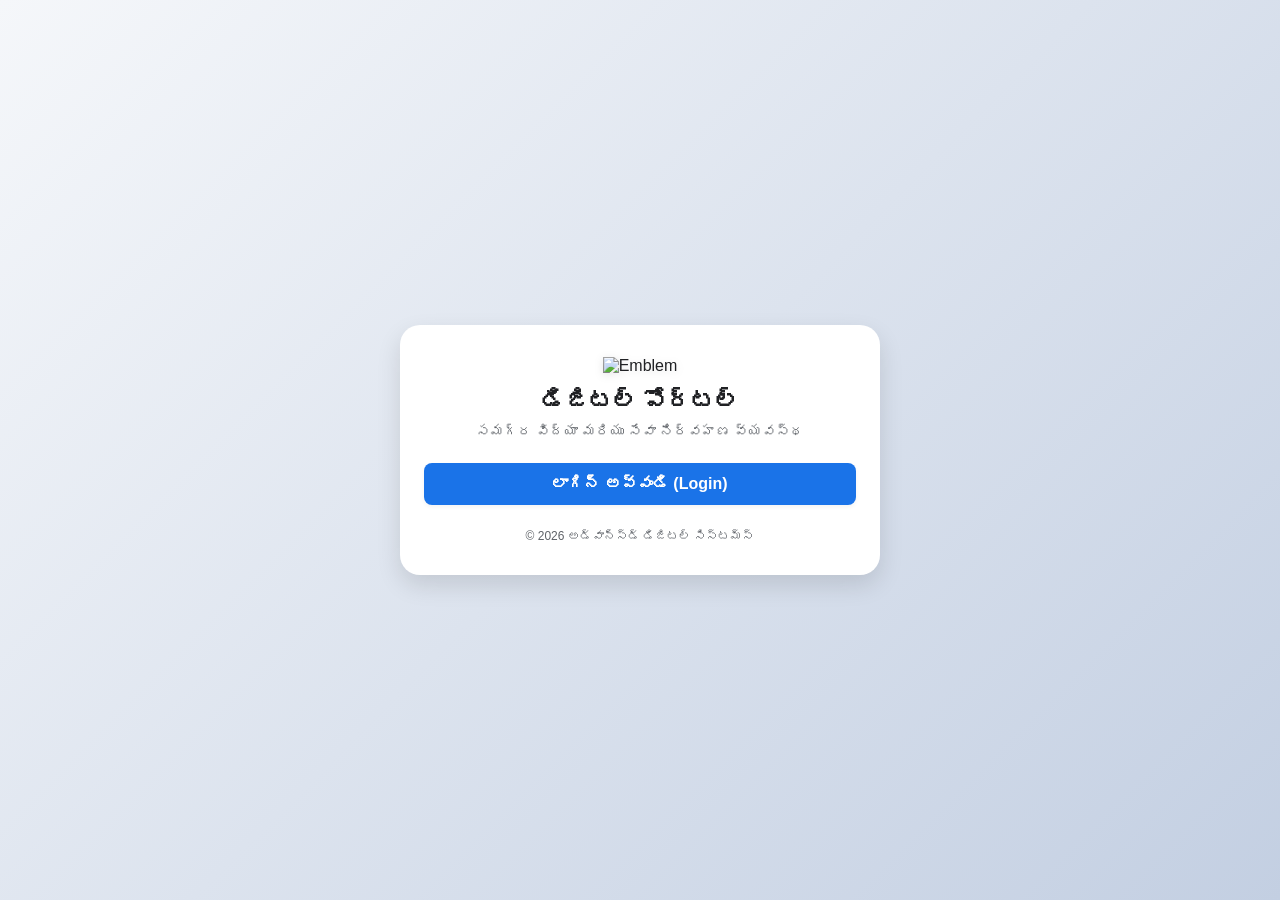
==== index.html @ e419e847 "Rename gemini-code-1792062578172.html to index.html" ====
<!DOCTYPE html>
<html lang="te">
<head>
  <meta charset="UTF-8">
  <meta name="viewport" content="width=device-width, initial-scale=1.0">
  <title>గ్రేడ్-ఏ ప్రీమియం పోర్టల్</title>
  <link rel="stylesheet" href="style.css">
  <link rel="manifest" href="manifest.json">
</head>
<body>

  <div class="app-container">
    <div class="brand-header">
      <!-- ఆస్తుల నుండి ఎంబ్‌లెం లోగో -->
      <img src="assets/emblem.png" alt="Emblem" class="emblem">
      <h1>డిజిటల్ పోర్టల్</h1>
      <p>సమగ్ర విద్యా మరియు సేవా నిర్వహణ వ్యవస్థ</p>
    </div>

    <!-- లాగిన్ లేదా సెటప్ పేజీకి వెళ్లే బటన్ / ఫారమ్ -->
    <div class="form-group">
      <button type="button" class="btn-primary" onclick="window.location.href='pages/login.html'">
        లాగిన్ అవ్వండి (Login)
      </button>
    </div>

    <div class="app-footer">
      <p>&copy; 2026 అడ్వాన్స్‌డ్ డిజిటల్ సిస్టమ్స్</p>
    </div>
  </div>

  <script src="js/app.js"></script>
</body>
</html>
---- style.css ----
/* --- Global Reset & Variables --- */
:root {
  --primary-color: #1a73e8;
  --primary-dark: #1557b0;
  --secondary-color: #34a853;
  --accent-color: #fbbc04;
  --danger-color: #ea4335;
  --bg-gradient: linear-gradient(135deg, #f5f7fa 0%, #c3cfe2 100%);
  --card-bg: #ffffff;
  --text-main: #202124;
  --text-secondary: #5f6368;
  --border-color: #dadce0;
  --shadow-sm: 0 2px 4px rgba(0, 0, 0, 0.05);
  --shadow-md: 0 4px 12px rgba(0, 0, 0, 0.08);
  --shadow-lg: 0 10px 25px rgba(0, 0, 0, 0.12);
  --radius-sm: 8px;
  --radius-md: 12px;
  --radius-lg: 20px;
}

* {
  box-sizing: border-box;
  margin: 0;
  padding: 0;
  font-family: 'Segoe UI', Roboto, Helvetica, Arial, sans-serif;
}

body {
  background: var(--bg-gradient);
  color: var(--text-main);
  min-height: 100vh;
  display: flex;
  flex-direction: column;
  justify-content: center;
  align-items: center;
  padding: 16px;
}

/* --- Premium Container Card --- */
.app-container {
  width: 100%;
  max-width: 480px;
  background: var(--card-bg);
  border-radius: var(--radius-lg);
  box-shadow: var(--shadow-lg);
  padding: 32px 24px;
  text-align: center;
  transition: transform 0.3s ease;
}

/* --- Branding & Logos --- */
.brand-header img.emblem {
  width: 80px;
  height: auto;
  margin-bottom: 12px;
  filter: drop-shadow(0 2px 4px rgba(0,0,0,0.1));
}

.brand-header h1 {
  font-size: 24px;
  font-weight: 700;
  color: var(--text-main);
  margin-bottom: 8px;
}

.brand-header p {
  font-size: 14px;
  color: var(--text-secondary);
  margin-bottom: 24px;
}

/* --- Form Controls & Inputs --- */
.form-group {
  margin-bottom: 20px;
  text-align: left;
}

.form-group label {
  display: block;
  font-size: 13px;
  font-weight: 600;
  color: var(--text-secondary);
  margin-bottom: 6px;
}

.form-control {
  width: 100%;
  padding: 12px 16px;
  font-size: 15px;
  border: 1px solid var(--border-color);
  border-radius: var(--radius-sm);
  outline: none;
  transition: all 0.2s ease;
  background: #f8f9fa;
}

.form-control:focus {
  border-color: var(--primary-color);
  background: #ffffff;
  box-shadow: 0 0 0 3px rgba(26, 115, 232, 0.15);
}

/* --- Buttons --- */
.btn-primary {
  width: 100%;
  padding: 12px 20px;
  font-size: 16px;
  font-weight: 600;
  color: #ffffff;
  background: var(--primary-color);
  border: none;
  border-radius: var(--radius-sm);
  cursor: pointer;
  box-shadow: var(--shadow-sm);
  transition: background 0.2s ease, transform 0.1s ease;
}

.btn-primary:hover {
  background: var(--primary-dark);
}

.btn-primary:active {
  transform: scale(0.98);
}

/* --- Footer / Watermark --- */
.app-footer {
  margin-top: 24px;
  font-size: 12px;
  color: var(--text-secondary);
}
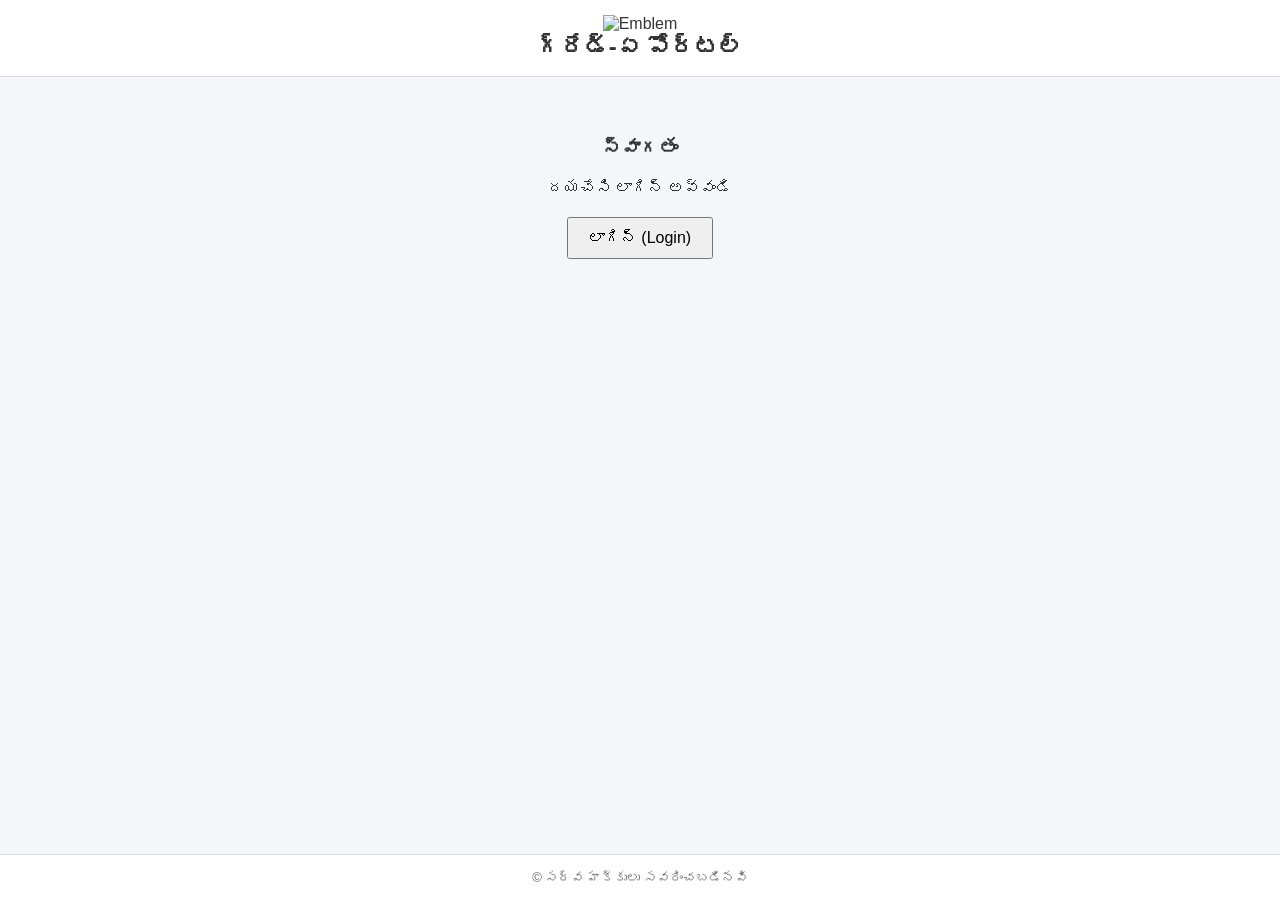
==== commit bd48da9c: "Update index.html" ====
--- a/index.html
+++ b/index.html
@@ -3,31 +3,33 @@
 <head>
   <meta charset="UTF-8">
   <meta name="viewport" content="width=device-width, initial-scale=1.0">
-  <title>గ్రేడ్-ఏ ప్రీమియం పోర్టల్</title>
+  <title>Digital Portal</title>
   <link rel="stylesheet" href="style.css">
   <link rel="manifest" href="manifest.json">
 </head>
 <body>
 
-  <div class="app-container">
-    <div class="brand-header">
-      <!-- ఆస్తుల నుండి ఎంబ్‌లెం లోగో -->
-      <img src="assets/emblem.png" alt="Emblem" class="emblem">
-      <h1>డిజిటల్ పోర్టల్</h1>
-      <p>సమగ్ర విద్యా మరియు సేవా నిర్వహణ వ్యవస్థ</p>
-    </div>
+  <!-- Original Header -->
+  <header class="header">
+    <img src="assets/emblem.png" alt="Emblem" style="height: 50px;">
+    <h2>గ్రేడ్-ఏ పోర్టల్</h2>
+  </header>
 
-    <!-- లాగిన్ లేదా సెటప్ పేజీకి వెళ్లే బటన్ / ఫారమ్ -->
-    <div class="form-group">
-      <button type="button" class="btn-primary" onclick="window.location.href='pages/login.html'">
-        లాగిన్ అవ్వండి (Login)
+  <!-- Main Content -->
+  <main class="container">
+    <div style="text-align: center; margin-top: 40px;">
+      <h3>స్వాగతం</h3>
+      <p style="margin: 20px 0;">దయచేసి లాగిన్ అవ్వండి</p>
+      <button onclick="window.location.href='pages/login.html'" style="padding: 10px 20px; font-size: 16px; cursor: pointer;">
+        లాగిన్ (Login)
       </button>
     </div>
+  </main>
 
-    <div class="app-footer">
-      <p>&copy; 2026 అడ్వాన్స్‌డ్ డిజిటల్ సిస్టమ్స్</p>
-    </div>
-  </div>
+  <!-- Original Footer -->
+  <footer class="footer">
+    <p>&copy; సర్వ హక్కులు సవరించబడినవి</p>
+  </footer>
 
   <script src="js/app.js"></script>
 </body>
--- a/style.css
+++ b/style.css
@@ -1,131 +1,40 @@
-/* --- Global Reset & Variables --- */
-:root {
-  --primary-color: #1a73e8;
-  --primary-dark: #1557b0;
-  --secondary-color: #34a853;
-  --accent-color: #fbbc04;
-  --danger-color: #ea4335;
-  --bg-gradient: linear-gradient(135deg, #f5f7fa 0%, #c3cfe2 100%);
-  --card-bg: #ffffff;
-  --text-main: #202124;
-  --text-secondary: #5f6368;
-  --border-color: #dadce0;
-  --shadow-sm: 0 2px 4px rgba(0, 0, 0, 0.05);
-  --shadow-md: 0 4px 12px rgba(0, 0, 0, 0.08);
-  --shadow-lg: 0 10px 25px rgba(0, 0, 0, 0.12);
-  --radius-sm: 8px;
-  --radius-md: 12px;
-  --radius-lg: 20px;
-}
-
+/* --- Original App Base Styles --- */
 * {
   box-sizing: border-box;
   margin: 0;
   padding: 0;
-  font-family: 'Segoe UI', Roboto, Helvetica, Arial, sans-serif;
+  font-family: Arial, sans-serif;
 }
 
 body {
-  background: var(--bg-gradient);
-  color: var(--text-main);
-  min-height: 100vh;
+  background-color: #f4f6f9;
+  color: #333;
   display: flex;
   flex-direction: column;
-  justify-content: center;
-  align-items: center;
-  padding: 16px;
+  min-height: 100vh;
 }
 
-/* --- Premium Container Card --- */
-.app-container {
+.container {
   width: 100%;
-  max-width: 480px;
-  background: var(--card-bg);
-  border-radius: var(--radius-lg);
-  box-shadow: var(--shadow-lg);
-  padding: 32px 24px;
-  text-align: center;
-  transition: transform 0.3s ease;
+  max-width: 600px;
+  margin: 0 auto;
+  padding: 20px;
 }
 
-/* --- Branding & Logos --- */
-.brand-header img.emblem {
-  width: 80px;
-  height: auto;
-  margin-bottom: 12px;
-  filter: drop-shadow(0 2px 4px rgba(0,0,0,0.1));
+/* --- Original Header & Footer Style --- */
+.header {
+  background-color: #ffffff;
+  padding: 15px;
+  text-align: center;
+  border-bottom: 1px solid #ddd;
 }
 
-.brand-header h1 {
-  font-size: 24px;
-  font-weight: 700;
-  color: var(--text-main);
-  margin-bottom: 8px;
+.footer {
+  margin-top: auto;
+  text-align: center;
+  padding: 15px;
+  background-color: #ffffff;
+  border-top: 1px solid #ddd;
+  font-size: 13px;
+  color: #666;
 }
-
-.brand-header p {
-  font-size: 14px;
-  color: var(--text-secondary);
-  margin-bottom: 24px;
-}
-
-/* --- Form Controls & Inputs --- */
-.form-group {
-  margin-bottom: 20px;
-  text-align: left;
-}
-
-.form-group label {
-  display: block;
-  font-size: 13px;
-  font-weight: 600;
-  color: var(--text-secondary);
-  margin-bottom: 6px;
-}
-
-.form-control {
-  width: 100%;
-  padding: 12px 16px;
-  font-size: 15px;
-  border: 1px solid var(--border-color);
-  border-radius: var(--radius-sm);
-  outline: none;
-  transition: all 0.2s ease;
-  background: #f8f9fa;
-}
-
-.form-control:focus {
-  border-color: var(--primary-color);
-  background: #ffffff;
-  box-shadow: 0 0 0 3px rgba(26, 115, 232, 0.15);
-}
-
-/* --- Buttons --- */
-.btn-primary {
-  width: 100%;
-  padding: 12px 20px;
-  font-size: 16px;
-  font-weight: 600;
-  color: #ffffff;
-  background: var(--primary-color);
-  border: none;
-  border-radius: var(--radius-sm);
-  cursor: pointer;
-  box-shadow: var(--shadow-sm);
-  transition: background 0.2s ease, transform 0.1s ease;
-}
-
-.btn-primary:hover {
-  background: var(--primary-dark);
-}
-
-.btn-primary:active {
-  transform: scale(0.98);
-}
-
-/* --- Footer / Watermark --- */
-.app-footer {
-  margin-top: 24px;
-  font-size: 12px;
-  color: var(--text-secondary);
-}
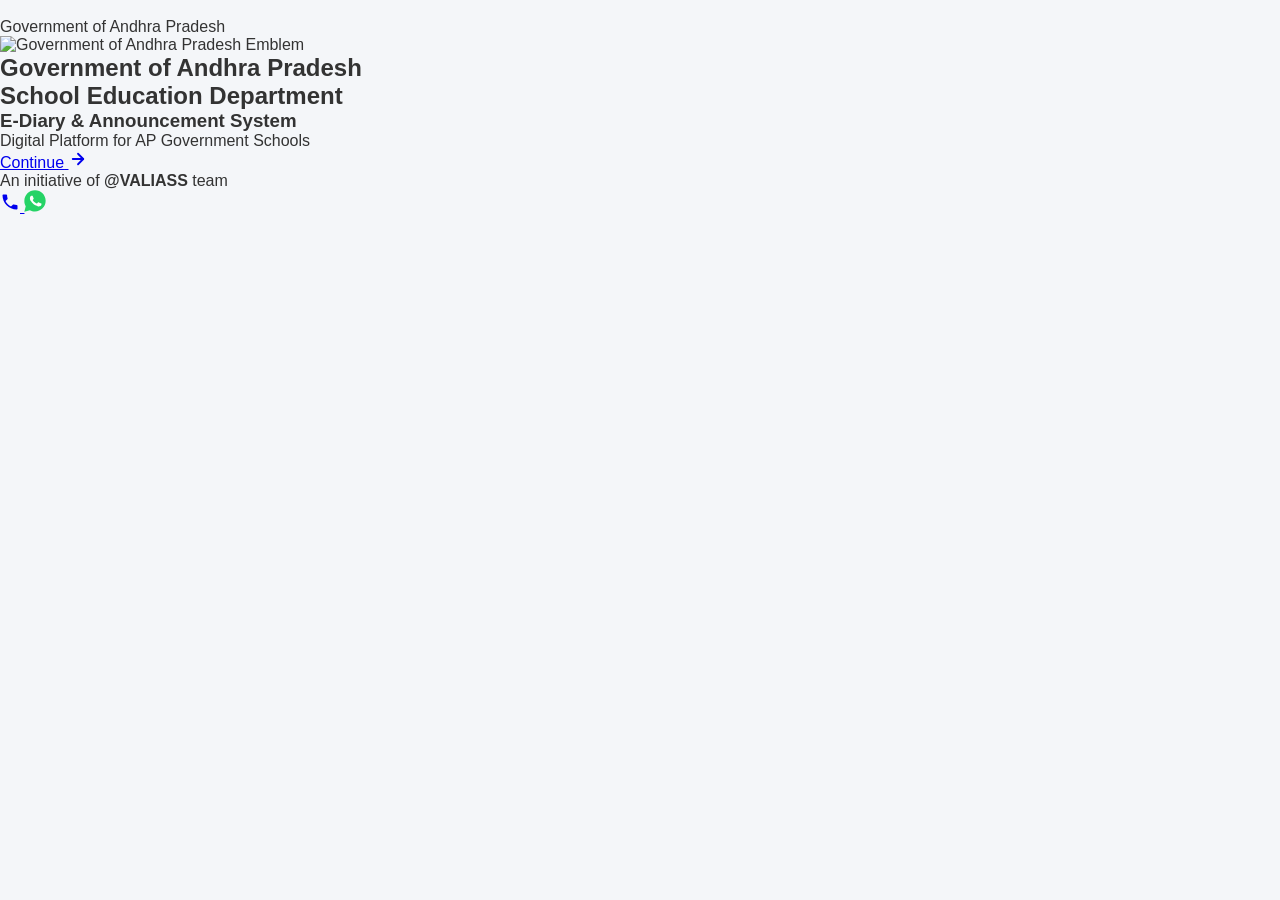
==== commit 3e0b2d9a: "Update index.html" ====
--- a/index.html
+++ b/index.html
@@ -1,36 +1,104 @@
 <!DOCTYPE html>
-<html lang="te">
+<html lang="en">
 <head>
-  <meta charset="UTF-8">
-  <meta name="viewport" content="width=device-width, initial-scale=1.0">
-  <title>Digital Portal</title>
-  <link rel="stylesheet" href="style.css">
-  <link rel="manifest" href="manifest.json">
+  <meta charset="UTF-8" />
+  <meta name="viewport" content="width=device-width, initial-scale=1.0, viewport-fit=cover" />
+  <meta name="theme-color" content="#0E7B3E" />
+  <meta name="description" content="Government of Andhra Pradesh — School Education Department" />
+  <title>AP Schools · E-Diary &amp; Announcement System</title>
+
+  <link rel="manifest" href="./manifest.json" />
+  <link rel="icon" type="image/png" href="./assets/favicon.png" />
+  <link rel="apple-touch-icon" href="./assets/icons/icon-192.png" />
+
+  <link rel="preconnect" href="https://fonts.googleapis.com" />
+  <link rel="preconnect" href="https://fonts.gstatic.com" crossorigin />
+  <link
+    href="https://fonts.googleapis.com/css2?family=Inter:wght@400;500;600;700;800&family=Playfair+Display:wght@600;700;800;900&display=swap"
+    rel="stylesheet"
+  />
+
+  <link rel="stylesheet" href="./style.css" />
 </head>
+
 <body>
 
-  <!-- Original Header -->
-  <header class="header">
-    <img src="assets/emblem.png" alt="Emblem" style="height: 50px;">
-    <h2>గ్రేడ్-ఏ పోర్టల్</h2>
-  </header>
+  <!-- Background -->
+  <div class="background" aria-hidden="true">
+    <div class="bg-glow bg-glow-green"></div>
+    <div class="bg-glow bg-glow-gold"></div>
+    <div class="bg-grid"></div>
+    <img src="./assets/emblem.png" class="bg-watermark" alt="" />
+  </div>
 
-  <!-- Main Content -->
-  <main class="container">
-    <div style="text-align: center; margin-top: 40px;">
-      <h3>స్వాగతం</h3>
-      <p style="margin: 20px 0;">దయచేసి లాగిన్ అవ్వండి</p>
-      <button onclick="window.location.href='pages/login.html'" style="padding: 10px 20px; font-size: 16px; cursor: pointer;">
-        లాగిన్ (Login)
-      </button>
-    </div>
-  </main>
+  <!-- App -->
+  <div class="app">
 
-  <!-- Original Footer -->
-  <footer class="footer">
-    <p>&copy; సర్వ హక్కులు సవరించబడినవి</p>
-  </footer>
+    <section class="screen screen-splash">
 
-  <script src="js/app.js"></script>
+      <div class="splash-topbar">
+        <span class="splash-topbar-dot"></span>
+        <span>Government of Andhra Pradesh</span>
+      </div>
+
+      <div class="splash-body">
+
+        <div class="splash-emblem-wrap">
+          <div class="splash-emblem-ring"></div>
+          <img
+            src="./assets/emblem.png"
+            alt="Government of Andhra Pradesh Emblem"
+            class="splash-emblem"
+          />
+        </div>
+
+        <h1 class="splash-title-govt">
+          Government of Andhra Pradesh
+        </h1>
+
+        <div class="splash-title-rule"></div>
+
+        <h2 class="splash-title-dept">
+          School Education Department
+        </h2>
+
+        <div class="splash-app-block">
+          <h3 class="splash-app-title">E-Diary &amp; Announcement System</h3>
+          <p class="splash-app-sub">Digital Platform for AP Government Schools</p>
+        </div>
+
+        <a href="./pages/setup.html" class="btn btn-primary btn-xl">
+          <span>Continue</span>
+          <svg viewBox="0 0 24 24" width="18" height="18" fill="none" stroke="currentColor" stroke-width="2.4" stroke-linecap="round" stroke-linejoin="round" aria-hidden="true">
+            <line x1="5" y1="12" x2="19" y2="12"/>
+            <polyline points="12 5 19 12 12 19"/>
+          </svg>
+        </a>
+
+      </div>
+
+      <footer class="app-footer">
+        <div class="footer-initiative">
+          An initiative of <strong>@VALIASS</strong> team
+        </div>
+        <div class="footer-contacts">
+          <a href="tel:+918985361991" class="footer-contact-btn footer-phone" aria-label="Call Valiass">
+            <svg viewBox="0 0 24 24" width="20" height="20" fill="currentColor" aria-hidden="true">
+              <path d="M6.6 10.8c1.4 2.8 3.8 5.1 6.6 6.6l2.2-2.2c.3-.3.7-.4 1-.2 1.1.4 2.3.6 3.6.6.6 0 1 .4 1 1V20c0 .6-.4 1-1 1C10.6 21 3 13.4 3 4c0-.6.4-1 1-1h3.5c.6 0 1 .4 1 1 0 1.2.2 2.4.6 3.6.1.4 0 .8-.2 1l-2.3 2.2z"/>
+            </svg>
+          </a>
+          <a href="https://wa.me/918985361991" class="footer-contact-btn footer-wa" target="_blank" rel="noopener" aria-label="WhatsApp Valiass">
+            <svg viewBox="0 0 32 32" width="22" height="22" aria-hidden="true">
+              <path fill="#25D366" d="M16 .5C7.4.5.5 7.4.5 16c0 2.8.7 5.4 2 7.7L.5 31.5l8-2.1c2.2 1.2 4.8 1.9 7.5 1.9 8.6 0 15.5-6.9 15.5-15.5S24.6.5 16 .5z"/>
+              <path fill="#FFF" d="M23.9 19.2c-.4-.2-2.5-1.2-2.8-1.4-.4-.1-.6-.2-.9.2-.3.4-1 1.3-1.2 1.5-.2.2-.4.3-.8.1-.4-.2-1.7-.6-3.2-2-1.2-1-1.9-2.3-2.2-2.7-.2-.4 0-.6.2-.8.2-.2.4-.4.6-.7.2-.2.3-.4.4-.7.1-.3 0-.5 0-.7 0-.2-.9-2.2-1.2-3-.3-.8-.6-.7-.9-.7h-.8c-.3 0-.7.1-1.1.5-.4.4-1.4 1.4-1.4 3.4s1.5 3.9 1.7 4.2c.2.3 2.9 4.5 7.1 6.3 1 .4 1.8.7 2.4.9 1 .3 1.9.3 2.6.2.8-.1 2.5-1 2.8-2 .3-1 .3-1.9.2-2-.1-.2-.4-.3-.8-.5z"/>
+            </svg>
+          </a>
+        </div>
+      </footer>
+
+    </section>
+
+  </div>
+
 </body>
 </html>
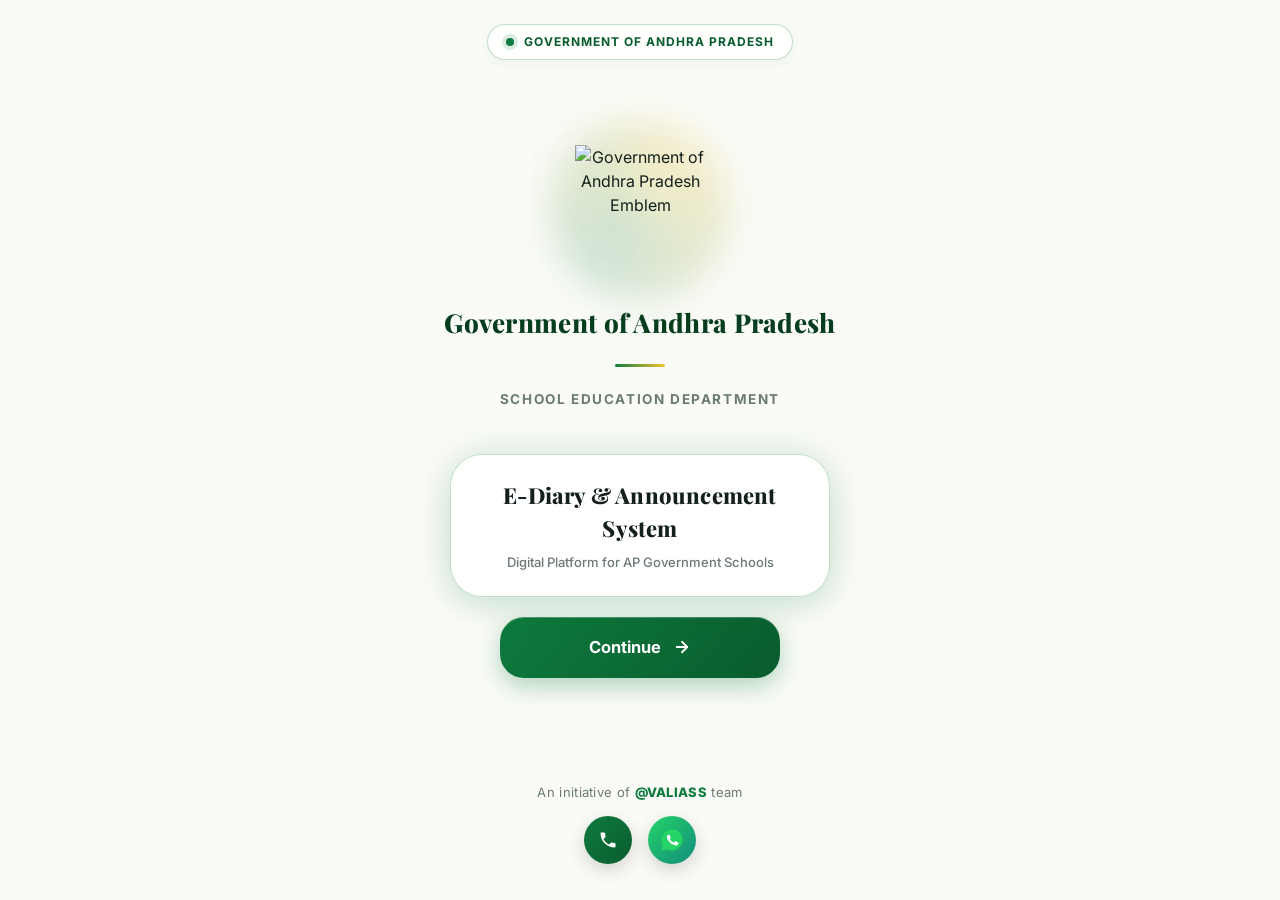
==== commit 744580e3: "Update index.html" ====
--- a/index.html
+++ b/index.html
@@ -23,7 +23,7 @@
 
 <body>
 
-  <!-- Background -->
+  <!-- Background Layers -->
   <div class="background" aria-hidden="true">
     <div class="bg-glow bg-glow-green"></div>
     <div class="bg-glow bg-glow-gold"></div>
@@ -31,7 +31,7 @@
     <img src="./assets/emblem.png" class="bg-watermark" alt="" />
   </div>
 
-  <!-- App -->
+  <!-- App Container -->
   <div class="app">
 
     <section class="screen screen-splash">
--- a/style.css
+++ b/style.css
@@ -1,40 +1,349 @@
-/* --- Original App Base Styles --- */
-* {
+/* ══════════════════════════════════════════════════════════════
+   AP SCHOOLS — ULTRA PREMIUM DESIGN SYSTEM (Original Palette Enhanced)
+══════════════════════════════════════════════ */
+:root {
+  --primary:         #0E7B3E;
+  --primary-dark:    #095C2D;
+  --primary-darker:  #063D1E;
+  --primary-light:   #E6F4EC;
+  --primary-soft:    #F2FAF5;
+
+  --accent:          #F4C430;
+  --accent-dark:     #D4A017;
+  --accent-light:    #FFF8E1;
+
+  --highlight:       #C41E3A;
+  --bg:              #FAFBF7;
+  --surface:         rgba(255, 255, 255, 0.85);
+  --surface-solid:   #FFFFFF;
+  --text:            #14201A;
+  --text-soft:       #3A4A42;
+  --text-muted:      #6B7A72;
+  --text-faint:      #9AACA2;
+  --border:          rgba(14,123,62,0.12);
+  --border-strong:   rgba(14,123,62,0.25);
+
+  --r-sm:  10px;
+  --r-md:  16px;
+  --r-lg:  24px;
+  --r-xl:  32px;
+  --r-full: 999px;
+
+  --shadow-sm:  0 4px 12px rgba(14,123,62,0.06);
+  --shadow-md:  0 12px 32px rgba(14,123,62,0.10);
+  --shadow-lg:  0 24px 60px rgba(14,123,62,0.16);
+  --shadow-glow: 0 0 40px rgba(14,123,62,0.15);
+  --ease: cubic-bezier(0.16, 1, 0.3, 1);
+}
+
+*, *::before, *::after {
   box-sizing: border-box;
   margin: 0;
   padding: 0;
-  font-family: Arial, sans-serif;
-}
-
-body {
-  background-color: #f4f6f9;
-  color: #333;
+}
+
+html, body {
+  height: 100%;
+  font-family: 'Inter', system-ui, -apple-system, sans-serif;
+  font-size: 16px;
+  line-height: 1.5;
+  color: var(--text);
+  background: var(--bg);
+  overflow-x: hidden;
+}
+
+/* ── BACKGROUND LAYERS ── */
+.background {
+  position: fixed;
+  inset: 0;
+  z-index: -1;
+  overflow: hidden;
+  background: var(--bg);
+  pointer-events: none;
+}
+
+.bg-glow {
+  position: absolute;
+  width: 70vmax;
+  height: 70vmax;
+  border-radius: 50%;
+  filter: blur(100px);
+  will-change: transform;
+}
+
+.bg-glow-green {
+  top: -20vmax;
+  left: -20vmax;
+  background: radial-gradient(circle, var(--primary) 0%, transparent 70%);
+  opacity: 0.28;
+}
+
+.bg-glow-gold {
+  bottom: -20vmax;
+  right: -20vmax;
+  background: radial-gradient(circle, var(--accent) 0%, transparent 70%);
+  opacity: 0.20;
+}
+
+.bg-grid {
+  position: absolute;
+  inset: 0;
+  background-image:
+    linear-gradient(rgba(14,123,62,0.03) 1px, transparent 1px),
+    linear-gradient(90deg, rgba(14,123,62,0.03) 1px, transparent 1px);
+  background-size: 48px 48px;
+  mask-image: radial-gradient(ellipse at center, #000 40%, transparent 85%);
+}
+
+.bg-watermark {
+  position: absolute;
+  top: 50%;
+  left: 50%;
+  transform: translate(-50%, -50%);
+  width: 70vmin;
+  opacity: 0.03;
+  user-select: none;
+  pointer-events: none;
+}
+
+/* ── APP STRUCTURE ── */
+.app {
+  position: relative;
+  min-height: 100vh;
+  display: flex;
+  flex-direction: column;
+}
+
+.screen {
+  flex: 1;
   display: flex;
   flex-direction: column;
   min-height: 100vh;
-}
-
-.container {
+  animation: screenReveal 0.4s var(--ease);
+}
+
+@keyframes screenReveal {
+  from { opacity: 0; transform: translateY(10px) scale(0.99); }
+  to   { opacity: 1; transform: translateY(0) scale(1); }
+}
+
+.screen-splash {
+  justify-content: space-between;
+  padding: 24px 20px 16px;
+}
+
+/* ── TOPBAR ── */
+.splash-topbar {
+  display: inline-flex;
+  align-items: center;
+  gap: 10px;
+  align-self: center;
+  padding: 8px 18px;
+  font-size: 12px;
+  font-weight: 700;
+  letter-spacing: 1px;
+  text-transform: uppercase;
+  color: var(--primary-dark);
+  background: var(--surface);
+  border: 1px solid var(--border-strong);
+  border-radius: var(--r-full);
+  backdrop-filter: blur(16px);
+  -webkit-backdrop-filter: blur(16px);
+  box-shadow: var(--shadow-sm);
+}
+
+.splash-topbar-dot {
+  width: 8px;
+  height: 8px;
+  border-radius: 50%;
+  background: var(--primary);
+  box-shadow: 0 0 0 4px rgba(14,123,62,0.15);
+}
+
+/* ── SPLASH BODY ── */
+.splash-body {
+  flex: 1;
+  display: flex;
+  flex-direction: column;
+  align-items: center;
+  justify-content: center;
+  text-align: center;
+  gap: 20px;
+  padding: 20px;
+  max-width: 500px;
+  margin: 0 auto;
   width: 100%;
-  max-width: 600px;
-  margin: 0 auto;
-  padding: 20px;
-}
-
-/* --- Original Header & Footer Style --- */
-.header {
-  background-color: #ffffff;
-  padding: 15px;
+}
+
+.splash-emblem-wrap {
+  position: relative;
+  display: flex;
+  align-items: center;
+  justify-content: center;
+  margin-bottom: 8px;
+}
+
+.splash-emblem-ring {
+  position: absolute;
+  width: 180px;
+  height: 180px;
+  border-radius: 50%;
+  background: conic-gradient(from 220deg, rgba(14,123,62,0.18), rgba(244,196,48,0.22), rgba(14,123,62,0.18));
+  filter: blur(18px);
+  animation: ringPulse 5s ease-in-out infinite;
+}
+
+@keyframes ringPulse {
+  0%, 100% { transform: scale(1); opacity: 0.8; }
+  50%      { transform: scale(1.08); opacity: 1; }
+}
+
+.splash-emblem {
+  position: relative;
+  width: 130px;
+  height: 130px;
+  object-fit: contain;
+  filter: drop-shadow(0 12px 28px rgba(14,123,62,0.22));
+  z-index: 1;
+}
+
+.splash-title-govt {
+  font-family: 'Playfair Display', serif;
+  font-size: clamp(22px, 5.5vw, 26px);
+  font-weight: 800;
+  color: var(--primary-darker);
+  letter-spacing: 0.3px;
+}
+
+.splash-title-rule {
+  width: 50px;
+  height: 3.5px;
+  border-radius: var(--r-full);
+  background: linear-gradient(90deg, var(--primary) 0%, var(--accent) 100%);
+  margin: 2px 0;
+}
+
+.splash-title-dept {
+  font-size: 13.5px;
+  font-weight: 700;
+  letter-spacing: 1.6px;
+  text-transform: uppercase;
+  color: var(--text-muted);
+}
+
+/* ── GLASS CARD BLOCK ── */
+.splash-app-block {
+  margin-top: 24px;
+  padding: 24px 22px;
+  background: var(--surface);
+  border: 1px solid var(--border-strong);
+  border-radius: var(--r-xl);
+  backdrop-filter: blur(20px);
+  -webkit-backdrop-filter: blur(20px);
+  box-shadow: var(--shadow-md), var(--shadow-glow);
+  max-width: 380px;
+  width: 100%;
+  transition: transform 0.3s var(--ease);
+}
+
+.splash-app-block:hover {
+  transform: translateY(-3px);
+}
+
+.splash-app-title {
+  font-family: 'Playfair Display', serif;
+  font-size: 22px;
+  font-weight: 800;
+  color: var(--text);
+  letter-spacing: 0.2px;
+}
+
+.splash-app-sub {
+  margin-top: 8px;
+  font-size: 13px;
+  font-weight: 500;
+  color: var(--text-muted);
+}
+
+/* ── PREMIUM BUTTONS ── */
+.btn {
+  display: inline-flex;
+  align-items: center;
+  justify-content: center;
+  gap: 12px;
+  padding: 16px 26px;
+  font-size: 15.5px;
+  font-weight: 700;
+  border-radius: var(--r-md);
+  cursor: pointer;
+  text-decoration: none;
+  transition: transform 0.2s var(--ease), box-shadow 0.3s var(--ease), background 0.3s var(--ease);
+  user-select: none;
+}
+
+.btn:active {
+  transform: scale(0.97);
+}
+
+.btn-primary {
+  background: linear-gradient(135deg, var(--primary) 0%, var(--primary-dark) 100%);
+  color: #FFFFFF;
+  box-shadow: 0 8px 24px rgba(14,123,62,0.32), inset 0 1px 0 rgba(255,255,255,0.25);
+}
+
+.btn-primary:hover {
+  box-shadow: 0 12px 32px rgba(14,123,62,0.42), inset 0 1px 0 rgba(255,255,255,0.3);
+  transform: translateY(-2px);
+}
+
+.btn-xl {
+  padding: 18px 36px;
+  font-size: 16.5px;
+  min-width: 280px;
+  border-radius: var(--r-lg);
+}
+
+/* ── FOOTER ── */
+.app-footer {
+  padding: 20px 16px;
   text-align: center;
-  border-bottom: 1px solid #ddd;
-}
-
-.footer {
-  margin-top: auto;
-  text-align: center;
-  padding: 15px;
-  background-color: #ffffff;
-  border-top: 1px solid #ddd;
+}
+
+.footer-initiative {
   font-size: 13px;
-  color: #666;
-}
+  color: var(--text-muted);
+  margin-bottom: 14px;
+  letter-spacing: 0.3px;
+}
+
+.footer-initiative strong {
+  color: var(--primary);
+  font-weight: 800;
+}
+
+.footer-contacts {
+  display: flex;
+  justify-content: center;
+  align-items: center;
+  gap: 16px;
+}
+
+.footer-contact-btn {
+  display: inline-flex;
+  align-items: center;
+  justify-content: center;
+  width: 48px;
+  height: 48px;
+  border-radius: 50%;
+  color: #FFFFFF;
+  box-shadow: 0 6px 18px rgba(0,0,0,0.16);
+  transition: transform 0.25s var(--ease), box-shadow 0.25s var(--ease);
+}
+
+.footer-contact-btn:hover {
+  transform: translateY(-3px) scale(1.06);
+  box-shadow: 0 10px 24px rgba(0,0,0,0.22);
+}
+
+.footer-phone { background: linear-gradient(135deg, var(--primary) 0%, var(--primary-dark) 100%); }
+.footer-wa    { background: linear-gradient(135deg, #25D366 0%, #128C7E 100%); }
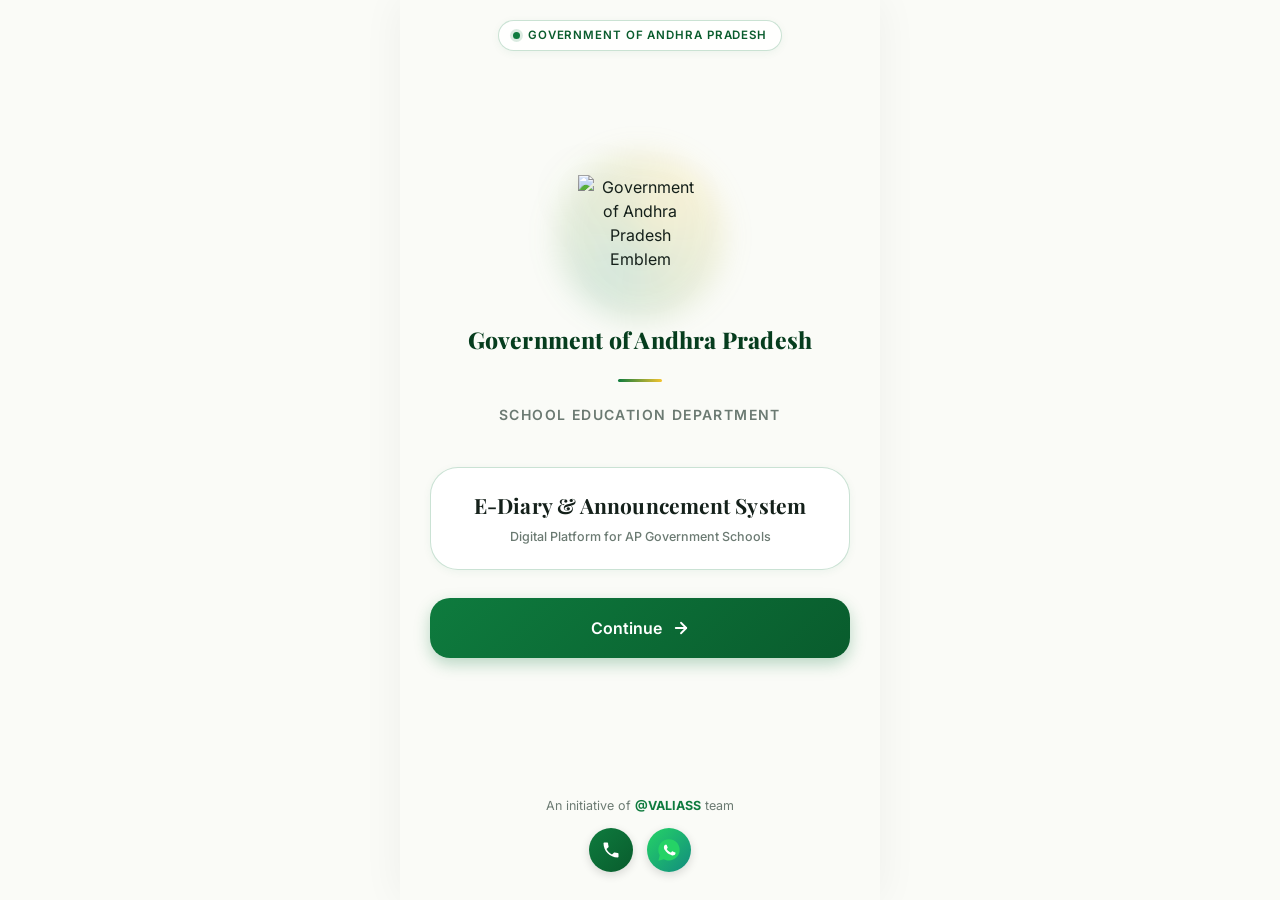
==== commit 12616dee: "Update index.html" ====
--- a/index.html
+++ b/index.html
@@ -23,7 +23,7 @@
 
 <body>
 
-  <!-- Background Layers -->
+  <!-- Background -->
   <div class="background" aria-hidden="true">
     <div class="bg-glow bg-glow-green"></div>
     <div class="bg-glow bg-glow-gold"></div>
@@ -31,7 +31,7 @@
     <img src="./assets/emblem.png" class="bg-watermark" alt="" />
   </div>
 
-  <!-- App Container -->
+  <!-- App -->
   <div class="app">
 
     <section class="screen screen-splash">
--- a/style.css
+++ b/style.css
@@ -1,5 +1,5 @@
 /* ══════════════════════════════════════════════════════════════
-   AP SCHOOLS — ULTRA PREMIUM DESIGN SYSTEM (Original Palette Enhanced)
+   AP SCHOOLS — PREMIUM DESIGN SYSTEM (Original Presentation)
 ══════════════════════════════════════════════ */
 :root {
   --primary:         #0E7B3E;
@@ -14,26 +14,25 @@
 
   --highlight:       #C41E3A;
   --bg:              #FAFBF7;
-  --surface:         rgba(255, 255, 255, 0.85);
-  --surface-solid:   #FFFFFF;
+  --surface:         #FFFFFF;
+  --surface-2:       #F7FBF8;
   --text:            #14201A;
   --text-soft:       #3A4A42;
   --text-muted:      #6B7A72;
   --text-faint:      #9AACA2;
   --border:          rgba(14,123,62,0.12);
-  --border-strong:   rgba(14,123,62,0.25);
-
-  --r-sm:  10px;
-  --r-md:  16px;
-  --r-lg:  24px;
-  --r-xl:  32px;
+  --border-strong:   rgba(14,123,62,0.22);
+
+  --r-sm:  8px;
+  --r-md:  12px;
+  --r-lg:  20px;
+  --r-xl:  28px;
   --r-full: 999px;
 
-  --shadow-sm:  0 4px 12px rgba(14,123,62,0.06);
-  --shadow-md:  0 12px 32px rgba(14,123,62,0.10);
-  --shadow-lg:  0 24px 60px rgba(14,123,62,0.16);
-  --shadow-glow: 0 0 40px rgba(14,123,62,0.15);
-  --ease: cubic-bezier(0.16, 1, 0.3, 1);
+  --shadow-sm:  0 2px 8px rgba(14,123,62,0.06);
+  --shadow-md:  0 8px 24px rgba(14,123,62,0.10);
+  --shadow-lg:  0 20px 48px rgba(14,123,62,0.14);
+  --ease: cubic-bezier(0.22, 1, 0.36, 1);
 }
 
 *, *::before, *::after {
@@ -49,10 +48,9 @@
   line-height: 1.5;
   color: var(--text);
   background: var(--bg);
-  overflow-x: hidden;
-}
-
-/* ── BACKGROUND LAYERS ── */
+}
+
+/* Background Layers & Watermark */
 .background {
   position: fixed;
   inset: 0;
@@ -67,32 +65,30 @@
   width: 70vmax;
   height: 70vmax;
   border-radius: 50%;
-  filter: blur(100px);
-  will-change: transform;
+  filter: blur(90px);
 }
 
 .bg-glow-green {
-  top: -20vmax;
-  left: -20vmax;
-  background: radial-gradient(circle, var(--primary) 0%, transparent 70%);
-  opacity: 0.28;
+  top: -25vmax;
+  left: -25vmax;
+  background: radial-gradient(circle, var(--primary) 0%, transparent 65%);
+  opacity: 0.32;
 }
 
 .bg-glow-gold {
-  bottom: -20vmax;
-  right: -20vmax;
-  background: radial-gradient(circle, var(--accent) 0%, transparent 70%);
-  opacity: 0.20;
+  bottom: -25vmax;
+  right: -25vmax;
+  background: radial-gradient(circle, var(--accent) 0%, transparent 65%);
+  opacity: 0.22;
 }
 
 .bg-grid {
   position: absolute;
   inset: 0;
   background-image:
-    linear-gradient(rgba(14,123,62,0.03) 1px, transparent 1px),
-    linear-gradient(90deg, rgba(14,123,62,0.03) 1px, transparent 1px);
-  background-size: 48px 48px;
-  mask-image: radial-gradient(ellipse at center, #000 40%, transparent 85%);
+    linear-gradient(rgba(14,123,62,0.022) 1px, transparent 1px),
+    linear-gradient(90deg, rgba(14,123,62,0.022) 1px, transparent 1px);
+  background-size: 44px 44px;
 }
 
 .bg-watermark {
@@ -100,18 +96,23 @@
   top: 50%;
   left: 50%;
   transform: translate(-50%, -50%);
-  width: 70vmin;
-  opacity: 0.03;
+  width: 65vmin;
+  opacity: 0.035;
   user-select: none;
   pointer-events: none;
 }
 
-/* ── APP STRUCTURE ── */
+/* App Presentation Wrapper (Mobile App View Focus) */
 .app {
   position: relative;
   min-height: 100vh;
+  min-height: 100dvh;
   display: flex;
   flex-direction: column;
+  max-width: 480px;
+  margin: 0 auto;
+  background: var(--bg);
+  box-shadow: 0 0 40px rgba(0,0,0,0.05);
 }
 
 .screen {
@@ -119,48 +120,41 @@
   display: flex;
   flex-direction: column;
   min-height: 100vh;
-  animation: screenReveal 0.4s var(--ease);
-}
-
-@keyframes screenReveal {
-  from { opacity: 0; transform: translateY(10px) scale(0.99); }
-  to   { opacity: 1; transform: translateY(0) scale(1); }
+  min-height: 100dvh;
 }
 
 .screen-splash {
   justify-content: space-between;
-  padding: 24px 20px 16px;
-}
-
-/* ── TOPBAR ── */
+  padding: 20px 20px 12px;
+}
+
+/* Topbar */
 .splash-topbar {
   display: inline-flex;
   align-items: center;
-  gap: 10px;
+  gap: 8px;
   align-self: center;
-  padding: 8px 18px;
-  font-size: 12px;
-  font-weight: 700;
-  letter-spacing: 1px;
+  padding: 6px 14px;
+  font-size: 11.5px;
+  font-weight: 600;
+  letter-spacing: 0.9px;
   text-transform: uppercase;
   color: var(--primary-dark);
-  background: var(--surface);
+  background: rgba(255,255,255,0.85);
   border: 1px solid var(--border-strong);
   border-radius: var(--r-full);
-  backdrop-filter: blur(16px);
-  -webkit-backdrop-filter: blur(16px);
   box-shadow: var(--shadow-sm);
 }
 
 .splash-topbar-dot {
-  width: 8px;
-  height: 8px;
+  width: 7px;
+  height: 7px;
   border-radius: 50%;
   background: var(--primary);
-  box-shadow: 0 0 0 4px rgba(14,123,62,0.15);
-}
-
-/* ── SPLASH BODY ── */
+  box-shadow: 0 0 0 3px rgba(14,123,62,0.15);
+}
+
+/* Splash Body */
 .splash-body {
   flex: 1;
   display: flex;
@@ -168,10 +162,8 @@
   align-items: center;
   justify-content: center;
   text-align: center;
-  gap: 20px;
-  padding: 20px;
-  max-width: 500px;
-  margin: 0 auto;
+  gap: 18px;
+  padding: 24px 10px;
   width: 100%;
 }
 
@@ -180,169 +172,143 @@
   display: flex;
   align-items: center;
   justify-content: center;
-  margin-bottom: 8px;
+  margin-bottom: 6px;
 }
 
 .splash-emblem-ring {
   position: absolute;
-  width: 180px;
-  height: 180px;
+  width: 168px;
+  height: 168px;
   border-radius: 50%;
-  background: conic-gradient(from 220deg, rgba(14,123,62,0.18), rgba(244,196,48,0.22), rgba(14,123,62,0.18));
-  filter: blur(18px);
-  animation: ringPulse 5s ease-in-out infinite;
-}
-
-@keyframes ringPulse {
-  0%, 100% { transform: scale(1); opacity: 0.8; }
-  50%      { transform: scale(1.08); opacity: 1; }
+  background: conic-gradient(from 220deg, rgba(14,123,62,0.14), rgba(244,196,48,0.16), rgba(14,123,62,0.14));
+  filter: blur(14px);
 }
 
 .splash-emblem {
   position: relative;
-  width: 130px;
-  height: 130px;
+  width: 124px;
+  height: 124px;
   object-fit: contain;
-  filter: drop-shadow(0 12px 28px rgba(14,123,62,0.22));
+  filter: drop-shadow(0 10px 26px rgba(14,123,62,0.18));
   z-index: 1;
 }
 
 .splash-title-govt {
   font-family: 'Playfair Display', serif;
-  font-size: clamp(22px, 5.5vw, 26px);
+  font-size: 23px;
   font-weight: 800;
   color: var(--primary-darker);
-  letter-spacing: 0.3px;
+  letter-spacing: 0.2px;
 }
 
 .splash-title-rule {
-  width: 50px;
-  height: 3.5px;
-  border-radius: var(--r-full);
+  width: 44px;
+  height: 3px;
+  border-radius: 2px;
   background: linear-gradient(90deg, var(--primary) 0%, var(--accent) 100%);
-  margin: 2px 0;
+  margin: 4px 0;
 }
 
 .splash-title-dept {
-  font-size: 13.5px;
-  font-weight: 700;
-  letter-spacing: 1.6px;
+  font-size: 14px;
+  font-weight: 600;
+  letter-spacing: 1.4px;
   text-transform: uppercase;
   color: var(--text-muted);
 }
 
-/* ── GLASS CARD BLOCK ── */
+/* App Info Card Block */
 .splash-app-block {
   margin-top: 24px;
-  padding: 24px 22px;
+  padding: 22px 20px;
   background: var(--surface);
   border: 1px solid var(--border-strong);
   border-radius: var(--r-xl);
-  backdrop-filter: blur(20px);
-  -webkit-backdrop-filter: blur(20px);
-  box-shadow: var(--shadow-md), var(--shadow-glow);
-  max-width: 380px;
+  box-shadow: var(--shadow-sm);
   width: 100%;
-  transition: transform 0.3s var(--ease);
-}
-
-.splash-app-block:hover {
-  transform: translateY(-3px);
 }
 
 .splash-app-title {
   font-family: 'Playfair Display', serif;
-  font-size: 22px;
-  font-weight: 800;
+  font-size: 21px;
+  font-weight: 700;
   color: var(--text);
-  letter-spacing: 0.2px;
+  letter-spacing: 0.1px;
 }
 
 .splash-app-sub {
-  margin-top: 8px;
-  font-size: 13px;
+  margin-top: 6px;
+  font-size: 12.5px;
   font-weight: 500;
   color: var(--text-muted);
 }
 
-/* ── PREMIUM BUTTONS ── */
+/* Buttons */
 .btn {
   display: inline-flex;
   align-items: center;
   justify-content: center;
-  gap: 12px;
-  padding: 16px 26px;
-  font-size: 15.5px;
-  font-weight: 700;
+  gap: 10px;
+  padding: 14px 22px;
+  font-size: 15px;
+  font-weight: 600;
   border-radius: var(--r-md);
   cursor: pointer;
   text-decoration: none;
-  transition: transform 0.2s var(--ease), box-shadow 0.3s var(--ease), background 0.3s var(--ease);
-  user-select: none;
+  transition: transform 0.15s var(--ease), box-shadow 0.2s var(--ease);
 }
 
 .btn:active {
-  transform: scale(0.97);
+  transform: scale(0.98);
 }
 
 .btn-primary {
   background: linear-gradient(135deg, var(--primary) 0%, var(--primary-dark) 100%);
   color: #FFFFFF;
-  box-shadow: 0 8px 24px rgba(14,123,62,0.32), inset 0 1px 0 rgba(255,255,255,0.25);
-}
-
-.btn-primary:hover {
-  box-shadow: 0 12px 32px rgba(14,123,62,0.42), inset 0 1px 0 rgba(255,255,255,0.3);
-  transform: translateY(-2px);
+  box-shadow: 0 6px 16px rgba(14,123,62,0.28);
 }
 
 .btn-xl {
-  padding: 18px 36px;
-  font-size: 16.5px;
-  min-width: 280px;
+  padding: 18px 34px;
+  font-size: 16px;
+  width: 100%;
   border-radius: var(--r-lg);
-}
-
-/* ── FOOTER ── */
+  margin-top: 10px;
+}
+
+/* App Footer */
 .app-footer {
-  padding: 20px 16px;
+  padding: 16px 10px;
   text-align: center;
 }
 
 .footer-initiative {
-  font-size: 13px;
+  font-size: 12.5px;
   color: var(--text-muted);
-  margin-bottom: 14px;
-  letter-spacing: 0.3px;
+  margin-bottom: 12px;
 }
 
 .footer-initiative strong {
   color: var(--primary);
-  font-weight: 800;
+  font-weight: 700;
 }
 
 .footer-contacts {
   display: flex;
   justify-content: center;
   align-items: center;
-  gap: 16px;
+  gap: 14px;
 }
 
 .footer-contact-btn {
   display: inline-flex;
   align-items: center;
   justify-content: center;
-  width: 48px;
-  height: 48px;
+  width: 44px;
+  height: 44px;
   border-radius: 50%;
   color: #FFFFFF;
-  box-shadow: 0 6px 18px rgba(0,0,0,0.16);
-  transition: transform 0.25s var(--ease), box-shadow 0.25s var(--ease);
-}
-
-.footer-contact-btn:hover {
-  transform: translateY(-3px) scale(1.06);
-  box-shadow: 0 10px 24px rgba(0,0,0,0.22);
+  box-shadow: 0 3px 10px rgba(0,0,0,0.14);
 }
 
 .footer-phone { background: linear-gradient(135deg, var(--primary) 0%, var(--primary-dark) 100%); }
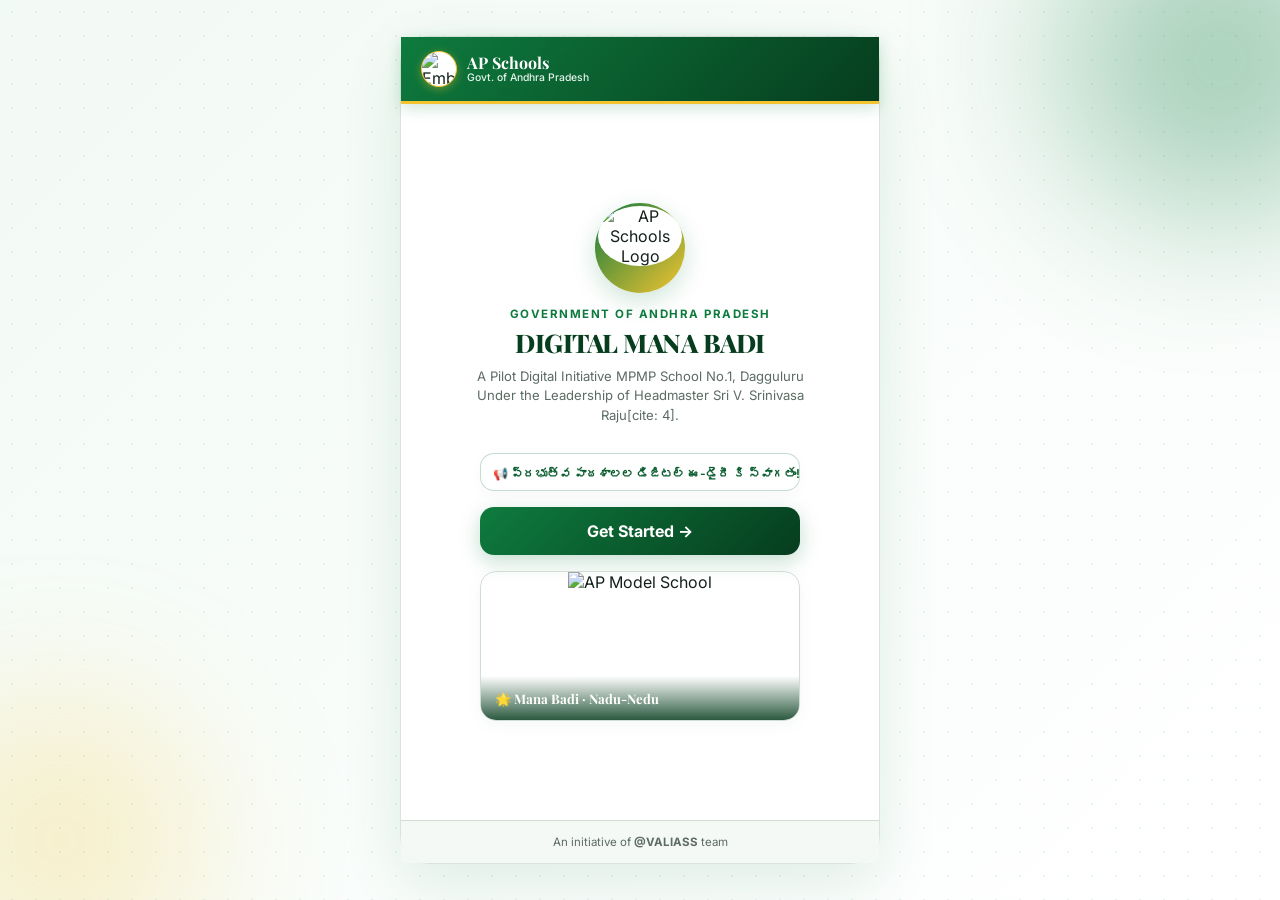
==== commit 49a0b8ca: "Update index.html" ====
--- a/index.html
+++ b/index.html
@@ -2,103 +2,103 @@
 <html lang="en">
 <head>
   <meta charset="UTF-8" />
-  <meta name="viewport" content="width=device-width, initial-scale=1.0, viewport-fit=cover" />
+  <meta name="viewport" content="width=device-width, initial-scale=1.0, maximum-scale=1.0, user-scalable=no, viewport-fit=cover" />
   <meta name="theme-color" content="#0E7B3E" />
-  <meta name="description" content="Government of Andhra Pradesh — School Education Department" />
-  <title>AP Schools · E-Diary &amp; Announcement System</title>
+  <title>AP Schools · E-Diary & Management System</title>
 
-  <link rel="manifest" href="./manifest.json" />
-  <link rel="icon" type="image/png" href="./assets/favicon.png" />
-  <link rel="apple-touch-icon" href="./assets/icons/icon-192.png" />
+  <link rel="icon" href="./assets/favicon.ico" sizes="any">
+  <link rel="apple-touch-icon" href="./assets/icon-192.png">
+  <link rel="manifest" href="./manifest.json">
+
+  <!-- Social Media Preview -->
+  <meta property="og:title" content="AP Schools E-Diary & Management System">
+  <meta property="og:description" content="Official digital assistant for Teachers, Cooks, and Head Masters across Andhra Pradesh. An initiative of VALIASS team.">
+  <meta property="og:image" content="./assets/og-image.png">
+  <meta property="og:type" content="website">
 
   <link rel="preconnect" href="https://fonts.googleapis.com" />
   <link rel="preconnect" href="https://fonts.gstatic.com" crossorigin />
-  <link
-    href="https://fonts.googleapis.com/css2?family=Inter:wght@400;500;600;700;800&family=Playfair+Display:wght@600;700;800;900&display=swap"
-    rel="stylesheet"
-  />
+  <link href="https://fonts.googleapis.com/css2?family=Inter:wght@400;500;600;700&family=Playfair+Display:wght@600;700;800&display=swap" rel="stylesheet" />
 
   <link rel="stylesheet" href="./style.css" />
 </head>
-
 <body>
 
-  <!-- Background -->
+  <!-- Background FX -->
   <div class="background" aria-hidden="true">
     <div class="bg-glow bg-glow-green"></div>
     <div class="bg-glow bg-glow-gold"></div>
     <div class="bg-grid"></div>
-    <img src="./assets/emblem.png" class="bg-watermark" alt="" />
   </div>
 
-  <!-- App -->
   <div class="app">
+    
+    <!-- Header -->
+    <header class="app-header">
+      <div class="header-brand">
+        <img src="./assets/emblem.png" alt="Emblem" class="header-logo" />
+        <div>
+          <h1>AP Schools</h1>
+          <p>Govt. of Andhra Pradesh</p>
+        </div>
+      </div>
+    </header>
 
-    <section class="screen screen-splash">
-
-      <div class="splash-topbar">
-        <span class="splash-topbar-dot"></span>
-        <span>Government of Andhra Pradesh</span>
+    <!-- Main Content -->
+    <main class="app-view home-view">
+      
+      <!-- Premium Circular Center Emblem Logo -->
+      <div class="hero-emblem">
+        <img src="./assets/icon-192.png" alt="AP Schools Logo" />
       </div>
 
-      <div class="splash-body">
+      <span class="hero-subtitle">Government of Andhra Pradesh</span>
+      
+      <h2 class="hero-title">DIGITAL MANA BADI</h2>
+      
+      <p class="hero-desc">
+        A Pilot Digital Initiative MPMP School No.1, Dagguluru Under the Leadership of Headmaster Sri V. Srinivasa Raju[cite: 4].
+      </p>
 
-        <div class="splash-emblem-wrap">
-          <div class="splash-emblem-ring"></div>
-          <img
-            src="./assets/emblem.png"
-            alt="Government of Andhra Pradesh Emblem"
-            class="splash-emblem"
-          />
+      <!-- Moving Notification Ribbon (Marquee) on Home Page -->
+      <div class="ribbon-container" title="Official Announcements">
+        <div class="ribbon-text">
+          📢 ప్రభుత్వ పాఠశాలల డిజిటల్ ఈ-డైరీ కి స్వాగతం! · Welcome to AP Schools E-Diary System · An initiative of VALIASS team for AP Schools · Have a wonderful and productive teaching day! 🍎✨
         </div>
-
-        <h1 class="splash-title-govt">
-          Government of Andhra Pradesh
-        </h1>
-
-        <div class="splash-title-rule"></div>
-
-        <h2 class="splash-title-dept">
-          School Education Department
-        </h2>
-
-        <div class="splash-app-block">
-          <h3 class="splash-app-title">E-Diary &amp; Announcement System</h3>
-          <p class="splash-app-sub">Digital Platform for AP Government Schools</p>
-        </div>
-
-        <a href="./pages/setup.html" class="btn btn-primary btn-xl">
-          <span>Continue</span>
-          <svg viewBox="0 0 24 24" width="18" height="18" fill="none" stroke="currentColor" stroke-width="2.4" stroke-linecap="round" stroke-linejoin="round" aria-hidden="true">
-            <line x1="5" y1="12" x2="19" y2="12"/>
-            <polyline points="12 5 19 12 12 19"/>
-          </svg>
-        </a>
-
       </div>
 
-      <footer class="app-footer">
-        <div class="footer-initiative">
-          An initiative of <strong>@VALIASS</strong> team
+      <button onclick="routerLaunch()" class="btn btn-primary btn-xl hero-btn-action">
+        Get Started →
+      </button>
+
+      <!-- Model School Showcase Photo Card -->
+      <div class="school-showcase-card">
+        <img src="./assets/model-school.jpg" alt="AP Model School" class="school-showcase-img" />
+        <div class="school-showcase-overlay">
+          <span>🌟 Mana Badi · Nadu-Nedu</span>
         </div>
-        <div class="footer-contacts">
-          <a href="tel:+918985361991" class="footer-contact-btn footer-phone" aria-label="Call Valiass">
-            <svg viewBox="0 0 24 24" width="20" height="20" fill="currentColor" aria-hidden="true">
-              <path d="M6.6 10.8c1.4 2.8 3.8 5.1 6.6 6.6l2.2-2.2c.3-.3.7-.4 1-.2 1.1.4 2.3.6 3.6.6.6 0 1 .4 1 1V20c0 .6-.4 1-1 1C10.6 21 3 13.4 3 4c0-.6.4-1 1-1h3.5c.6 0 1 .4 1 1 0 1.2.2 2.4.6 3.6.1.4 0 .8-.2 1l-2.3 2.2z"/>
-            </svg>
-          </a>
-          <a href="https://wa.me/918985361991" class="footer-contact-btn footer-wa" target="_blank" rel="noopener" aria-label="WhatsApp Valiass">
-            <svg viewBox="0 0 32 32" width="22" height="22" aria-hidden="true">
-              <path fill="#25D366" d="M16 .5C7.4.5.5 7.4.5 16c0 2.8.7 5.4 2 7.7L.5 31.5l8-2.1c2.2 1.2 4.8 1.9 7.5 1.9 8.6 0 15.5-6.9 15.5-15.5S24.6.5 16 .5z"/>
-              <path fill="#FFF" d="M23.9 19.2c-.4-.2-2.5-1.2-2.8-1.4-.4-.1-.6-.2-.9.2-.3.4-1 1.3-1.2 1.5-.2.2-.4.3-.8.1-.4-.2-1.7-.6-3.2-2-1.2-1-1.9-2.3-2.2-2.7-.2-.4 0-.6.2-.8.2-.2.4-.4.6-.7.2-.2.3-.4.4-.7.1-.3 0-.5 0-.7 0-.2-.9-2.2-1.2-3-.3-.8-.6-.7-.9-.7h-.8c-.3 0-.7.1-1.1.5-.4.4-1.4 1.4-1.4 3.4s1.5 3.9 1.7 4.2c.2.3 2.9 4.5 7.1 6.3 1 .4 1.8.7 2.4.9 1 .3 1.9.3 2.6.2.8-.1 2.5-1 2.8-2 .3-1 .3-1.9.2-2-.1-.2-.4-.3-.8-.5z"/>
-            </svg>
-          </a>
-        </div>
-      </footer>
+      </div>
+    </main>
 
-    </section>
+    <!-- Footer -->
+    <footer class="app-footer">
+      <p>An initiative of <strong>@VALIASS</strong> team</p>
+    </footer>
 
   </div>
 
+  <script src="./js/app.js"></script>
+  <script>
+    function routerLaunch() {
+      const savedPass = localStorage.getItem('ap_app_password');
+      const savedSchool = localStorage.getItem('ap_school_name');
+      
+      if (savedPass && savedSchool) {
+        window.location.href = './pages/login.html';
+      } else {
+        window.location.href = './pages/setup.html';
+      }
+    }
+  </script>
 </body>
 </html>
--- a/style.css
+++ b/style.css
@@ -1,246 +1,246 @@
-/* ══════════════════════════════════════════════════════════════
-   AP SCHOOLS — PREMIUM DESIGN SYSTEM (Original Presentation)
-══════════════════════════════════════════════ */
+/* ==========================================
+   AP SCHOOLS E-DIARY - GLOBAL STYLESHEET
+   ================================---------- */
+
 :root {
-  --primary:         #0E7B3E;
-  --primary-dark:    #095C2D;
-  --primary-darker:  #063D1E;
-  --primary-light:   #E6F4EC;
-  --primary-soft:    #F2FAF5;
-
-  --accent:          #F4C430;
-  --accent-dark:     #D4A017;
-  --accent-light:    #FFF8E1;
-
-  --highlight:       #C41E3A;
-  --bg:              #FAFBF7;
-  --surface:         #FFFFFF;
-  --surface-2:       #F7FBF8;
-  --text:            #14201A;
-  --text-soft:       #3A4A42;
-  --text-muted:      #6B7A72;
-  --text-faint:      #9AACA2;
-  --border:          rgba(14,123,62,0.12);
-  --border-strong:   rgba(14,123,62,0.22);
-
-  --r-sm:  8px;
-  --r-md:  12px;
-  --r-lg:  20px;
-  --r-xl:  28px;
-  --r-full: 999px;
-
-  --shadow-sm:  0 2px 8px rgba(14,123,62,0.06);
-  --shadow-md:  0 8px 24px rgba(14,123,62,0.10);
-  --shadow-lg:  0 20px 48px rgba(14,123,62,0.14);
-  --ease: cubic-bezier(0.22, 1, 0.36, 1);
-}
-
-*, *::before, *::after {
+  --primary-green: #0E7B3E;
+  --primary-dark: #095C2D;
+  --primary-darker: #063D1E;
+  --primary-light: #E8F8EC;
+  --accent-gold: #F4C430;
+  --accent-gold-dark: #C69A12;
+  
+  --surface: #FFFFFF;
+  --surface-alt: #F4F9F6;
+  --text-color: #14201A;
+  --text-muted: #5C6B63;
+  --border-color: #D2DCD6;
+  
+  --shadow-sm: 0 4px 15px rgba(14, 123, 62, 0.05);
+  --shadow-md: 0 8px 30px rgba(14, 123, 62, 0.1);
+  --radius: 16px;
+}
+
+* {
   box-sizing: border-box;
   margin: 0;
   padding: 0;
-}
-
-html, body {
-  height: 100%;
-  font-family: 'Inter', system-ui, -apple-system, sans-serif;
-  font-size: 16px;
-  line-height: 1.5;
-  color: var(--text);
-  background: var(--bg);
-}
-
-/* Background Layers & Watermark */
+  font-family: 'Inter', -apple-system, BlinkMacSystemFont, "Segoe UI", Roboto, sans-serif;
+  -webkit-tap-highlight-color: transparent;
+}
+
+body {
+  background-color: #F8FAF9;
+  color: var(--text-color);
+  min-height: 100vh;
+  display: flex;
+  justify-content: center;
+  align-items: center;
+  overflow-x: hidden;
+  position: relative;
+}
+
+/* Background Atmosphere Glows & Grid */
 .background {
   position: fixed;
-  inset: 0;
+  top: 0;
+  left: 0;
+  width: 100vw;
+  height: 100vh;
   z-index: -1;
+  pointer-events: none;
   overflow: hidden;
-  background: var(--bg);
-  pointer-events: none;
+  background: linear-gradient(135deg, #F2FAF5 0%, #FFFFFF 100%);
 }
 
 .bg-glow {
   position: absolute;
-  width: 70vmax;
-  height: 70vmax;
   border-radius: 50%;
-  filter: blur(90px);
+  filter: blur(80px);
+  opacity: 0.35;
 }
 
 .bg-glow-green {
-  top: -25vmax;
-  left: -25vmax;
-  background: radial-gradient(circle, var(--primary) 0%, transparent 65%);
-  opacity: 0.32;
+  width: 320px;
+  height: 320px;
+  background: var(--primary-green);
+  top: -100px;
+  right: -100px;
 }
 
 .bg-glow-gold {
-  bottom: -25vmax;
-  right: -25vmax;
-  background: radial-gradient(circle, var(--accent) 0%, transparent 65%);
-  opacity: 0.22;
+  width: 280px;
+  height: 280px;
+  background: var(--accent-gold);
+  bottom: -80px;
+  left: -80px;
+  opacity: 0.25;
 }
 
 .bg-grid {
   position: absolute;
   inset: 0;
-  background-image:
-    linear-gradient(rgba(14,123,62,0.022) 1px, transparent 1px),
-    linear-gradient(90deg, rgba(14,123,62,0.022) 1px, transparent 1px);
-  background-size: 44px 44px;
-}
-
-.bg-watermark {
-  position: absolute;
-  top: 50%;
-  left: 50%;
-  transform: translate(-50%, -50%);
-  width: 65vmin;
-  opacity: 0.035;
-  user-select: none;
-  pointer-events: none;
-}
-
-/* App Presentation Wrapper (Mobile App View Focus) */
+  background-image: radial-gradient(rgba(14, 123, 62, 0.08) 1px, transparent 1px);
+  background-size: 24px 24px;
+}
+
+/* App Container (Mobile-First Frame) */
 .app {
+  width: 100%;
+  max-width: 480px;
+  min-height: 100vh;
+  background: rgba(255, 255, 255, 0.92);
+  backdrop-filter: blur(20px);
+  -webkit-backdrop-filter: blur(20px);
+  border-left: 1px solid rgba(210, 220, 214, 0.5);
+  border-right: 1px solid rgba(210, 220, 214, 0.5);
+  display: flex;
+  flex-direction: column;
   position: relative;
-  min-height: 100vh;
-  min-height: 100dvh;
+  box-shadow: 0 0 50px rgba(14, 123, 62, 0.08);
+}
+
+@media (min-width: 481px) {
+  .app {
+    min-height: 92vh;
+    border-radius: 28px;
+    box-shadow: 0 20px 60px rgba(14, 123, 62, 0.12);
+    border: 1px solid rgba(210, 220, 214, 0.8);
+    margin: 20px 0;
+  }
+}
+
+/* Signature Green Header Ribbon */
+.app-header {
+  padding: 14px 20px;
+  background: linear-gradient(135deg, var(--primary-green) 0%, var(--primary-darker) 100%);
+  border-bottom: 3px solid var(--accent-gold);
+  display: flex;
+  align-items: center;
+  justify-content: space-between;
+  position: sticky;
+  top: 0;
+  z-index: 100;
+  box-shadow: 0 4px 15px rgba(14, 123, 62, 0.2);
+}
+
+.header-brand {
+  display: flex;
+  align-items: center;
+  gap: 10px;
+}
+
+.header-logo {
+  width: 36px;
+  height: 36px;
+  border-radius: 50%;
+  object-fit: cover;
+  border: 1.5px solid var(--accent-gold);
+  box-shadow: 0 2px 8px rgba(244,196,48,0.4);
+  background: white;
+}
+
+.header-brand h1 {
+  font-family: 'Playfair Display', serif;
+  font-size: 1rem;
+  color: #FFFFFF;
+  line-height: 1.1;
+}
+
+.header-brand p {
+  font-size: 0.65rem;
+  color: #E6F4EC;
+  font-weight: 500;
+}
+
+/* Main Views */
+.app-view {
+  flex: 1;
+  padding: 20px;
+  overflow-y: auto;
   display: flex;
   flex-direction: column;
-  max-width: 480px;
-  margin: 0 auto;
-  background: var(--bg);
-  box-shadow: 0 0 40px rgba(0,0,0,0.05);
-}
-
-.screen {
-  flex: 1;
-  display: flex;
-  flex-direction: column;
-  min-height: 100vh;
-  min-height: 100dvh;
-}
-
-.screen-splash {
-  justify-content: space-between;
-  padding: 20px 20px 12px;
-}
-
-/* Topbar */
-.splash-topbar {
-  display: inline-flex;
-  align-items: center;
-  gap: 8px;
-  align-self: center;
-  padding: 6px 14px;
-  font-size: 11.5px;
-  font-weight: 600;
-  letter-spacing: 0.9px;
+}
+
+.home-view {
+  align-items: center;
+  text-align: center;
+  justify-content: center;
+  padding: 24px 20px;
+}
+
+/* Hero Elements */
+.hero-emblem {
+  width: 90px;
+  height: 90px;
+  border-radius: 50%;
+  padding: 3px;
+  background: linear-gradient(135deg, var(--primary-green), var(--accent-gold));
+  margin: 0 auto 14px auto;
+  box-shadow: 0 8px 25px rgba(14, 123, 62, 0.2);
+}
+
+.hero-emblem img {
+  width: 100%;
+  height: 100%;
+  border-radius: 50%;
+  object-fit: cover;
+  background: white;
+}
+
+.hero-subtitle {
+  font-size: 0.72rem;
   text-transform: uppercase;
-  color: var(--primary-dark);
-  background: rgba(255,255,255,0.85);
-  border: 1px solid var(--border-strong);
-  border-radius: var(--r-full);
-  box-shadow: var(--shadow-sm);
-}
-
-.splash-topbar-dot {
-  width: 7px;
-  height: 7px;
-  border-radius: 50%;
-  background: var(--primary);
-  box-shadow: 0 0 0 3px rgba(14,123,62,0.15);
-}
-
-/* Splash Body */
-.splash-body {
-  flex: 1;
-  display: flex;
-  flex-direction: column;
-  align-items: center;
-  justify-content: center;
-  text-align: center;
-  gap: 18px;
-  padding: 24px 10px;
-  width: 100%;
-}
-
-.splash-emblem-wrap {
-  position: relative;
-  display: flex;
-  align-items: center;
-  justify-content: center;
-  margin-bottom: 6px;
-}
-
-.splash-emblem-ring {
-  position: absolute;
-  width: 168px;
-  height: 168px;
-  border-radius: 50%;
-  background: conic-gradient(from 220deg, rgba(14,123,62,0.14), rgba(244,196,48,0.16), rgba(14,123,62,0.14));
-  filter: blur(14px);
-}
-
-.splash-emblem {
-  position: relative;
-  width: 124px;
-  height: 124px;
-  object-fit: contain;
-  filter: drop-shadow(0 10px 26px rgba(14,123,62,0.18));
-  z-index: 1;
-}
-
-.splash-title-govt {
+  letter-spacing: 1.5px;
+  font-weight: 700;
+  color: var(--primary-green);
+  margin-bottom: 4px;
+  display: block;
+}
+
+.hero-title {
   font-family: 'Playfair Display', serif;
-  font-size: 23px;
+  font-size: 1.6rem;
   font-weight: 800;
   color: var(--primary-darker);
-  letter-spacing: 0.2px;
-}
-
-.splash-title-rule {
-  width: 44px;
-  height: 3px;
-  border-radius: 2px;
-  background: linear-gradient(90deg, var(--primary) 0%, var(--accent) 100%);
-  margin: 4px 0;
-}
-
-.splash-title-dept {
-  font-size: 14px;
+  margin-bottom: 8px;
+  letter-spacing: -0.5px;
+}
+
+.hero-desc {
+  font-size: 0.82rem;
+  color: var(--text-muted);
+  line-height: 1.45;
+  max-width: 360px;
+  margin: 0 auto 16px auto;
+}
+
+/* Instant-Start Marquee Ribbon */
+.ribbon-container {
+  background: rgba(255, 255, 255, 0.95);
+  border: 1.5px solid rgba(14, 123, 62, 0.25);
+  border-radius: 14px;
+  padding: 8px 12px;
+  overflow: hidden;
+  white-space: nowrap;
+  position: relative;
+  margin: 12px auto 16px auto;
+  width: 100%;
+  max-width: 320px;
+  box-shadow: 0 4px 15px rgba(0,0,0,0.03);
+}
+
+.ribbon-text {
+  display: inline-block;
+  animation: marquee 16s linear infinite;
+  font-size: 0.76rem;
   font-weight: 600;
-  letter-spacing: 1.4px;
-  text-transform: uppercase;
-  color: var(--text-muted);
-}
-
-/* App Info Card Block */
-.splash-app-block {
-  margin-top: 24px;
-  padding: 22px 20px;
-  background: var(--surface);
-  border: 1px solid var(--border-strong);
-  border-radius: var(--r-xl);
-  box-shadow: var(--shadow-sm);
-  width: 100%;
-}
-
-.splash-app-title {
-  font-family: 'Playfair Display', serif;
-  font-size: 21px;
-  font-weight: 700;
-  color: var(--text);
-  letter-spacing: 0.1px;
-}
-
-.splash-app-sub {
-  margin-top: 6px;
-  font-size: 12.5px;
-  font-weight: 500;
-  color: var(--text-muted);
+  color: var(--primary-dark);
+}
+
+@keyframes marquee {
+  0% { transform: translateX(100%); }
+  100% { transform: translateX(-100%); }
 }
 
 /* Buttons */
@@ -248,68 +248,85 @@
   display: inline-flex;
   align-items: center;
   justify-content: center;
-  gap: 10px;
-  padding: 14px 22px;
-  font-size: 15px;
-  font-weight: 600;
-  border-radius: var(--r-md);
+  gap: 8px;
+  padding: 12px 20px;
+  border-radius: 12px;
+  font-size: 0.9rem;
+  font-weight: 700;
+  text-decoration: none;
   cursor: pointer;
-  text-decoration: none;
-  transition: transform 0.15s var(--ease), box-shadow 0.2s var(--ease);
-}
-
-.btn:active {
-  transform: scale(0.98);
+  transition: all 0.2s ease;
+  border: none;
+  box-shadow: var(--shadow-sm);
 }
 
 .btn-primary {
-  background: linear-gradient(135deg, var(--primary) 0%, var(--primary-dark) 100%);
-  color: #FFFFFF;
-  box-shadow: 0 6px 16px rgba(14,123,62,0.28);
+  background: linear-gradient(135deg, var(--primary-green) 0%, var(--primary-darker) 100%);
+  color: white;
+  box-shadow: 0 6px 20px rgba(14, 123, 62, 0.25);
+}
+
+.btn-primary:hover {
+  transform: translateY(-1px);
+  box-shadow: 0 8px 25px rgba(14, 123, 62, 0.35);
 }
 
 .btn-xl {
-  padding: 18px 34px;
-  font-size: 16px;
-  width: 100%;
-  border-radius: var(--r-lg);
-  margin-top: 10px;
-}
-
-/* App Footer */
+  width: 100%;
+  max-width: 320px;
+  padding: 14px 24px;
+  font-size: 1rem;
+  border-radius: 14px;
+  margin-bottom: 16px;
+}
+
+/* Showcase Card */
+.school-showcase-card {
+  width: 100%;
+  max-width: 320px;
+  height: 150px;
+  border-radius: 16px;
+  overflow: hidden;
+  position: relative;
+  border: 1.5px solid var(--border-color);
+  box-shadow: var(--shadow-sm);
+  margin: 0 auto;
+}
+
+.school-showcase-img {
+  width: 100%;
+  height: 100%;
+  object-fit: cover;
+  transition: transform 0.3s ease;
+}
+
+.school-showcase-card:hover .school-showcase-img {
+  transform: scale(1.03);
+}
+
+.school-showcase-overlay {
+  position: absolute;
+  bottom: 0;
+  left: 0;
+  right: 0;
+  background: linear-gradient(to top, rgba(6,61,30,0.85) 0%, transparent 100%);
+  padding: 12px 14px;
+  text-align: left;
+}
+
+.school-showcase-overlay span {
+  color: white;
+  font-family: 'Playfair Display', serif;
+  font-size: 0.82rem;
+  font-weight: 700;
+}
+
+/* Footer */
 .app-footer {
-  padding: 16px 10px;
+  padding: 14px 20px;
+  background: rgba(244, 249, 246, 0.9);
+  border-top: 1px solid var(--border-color);
   text-align: center;
-}
-
-.footer-initiative {
-  font-size: 12.5px;
+  font-size: 0.72rem;
   color: var(--text-muted);
-  margin-bottom: 12px;
-}
-
-.footer-initiative strong {
-  color: var(--primary);
-  font-weight: 700;
-}
-
-.footer-contacts {
-  display: flex;
-  justify-content: center;
-  align-items: center;
-  gap: 14px;
-}
-
-.footer-contact-btn {
-  display: inline-flex;
-  align-items: center;
-  justify-content: center;
-  width: 44px;
-  height: 44px;
-  border-radius: 50%;
-  color: #FFFFFF;
-  box-shadow: 0 3px 10px rgba(0,0,0,0.14);
-}
-
-.footer-phone { background: linear-gradient(135deg, var(--primary) 0%, var(--primary-dark) 100%); }
-.footer-wa    { background: linear-gradient(135deg, #25D366 0%, #128C7E 100%); }
+}
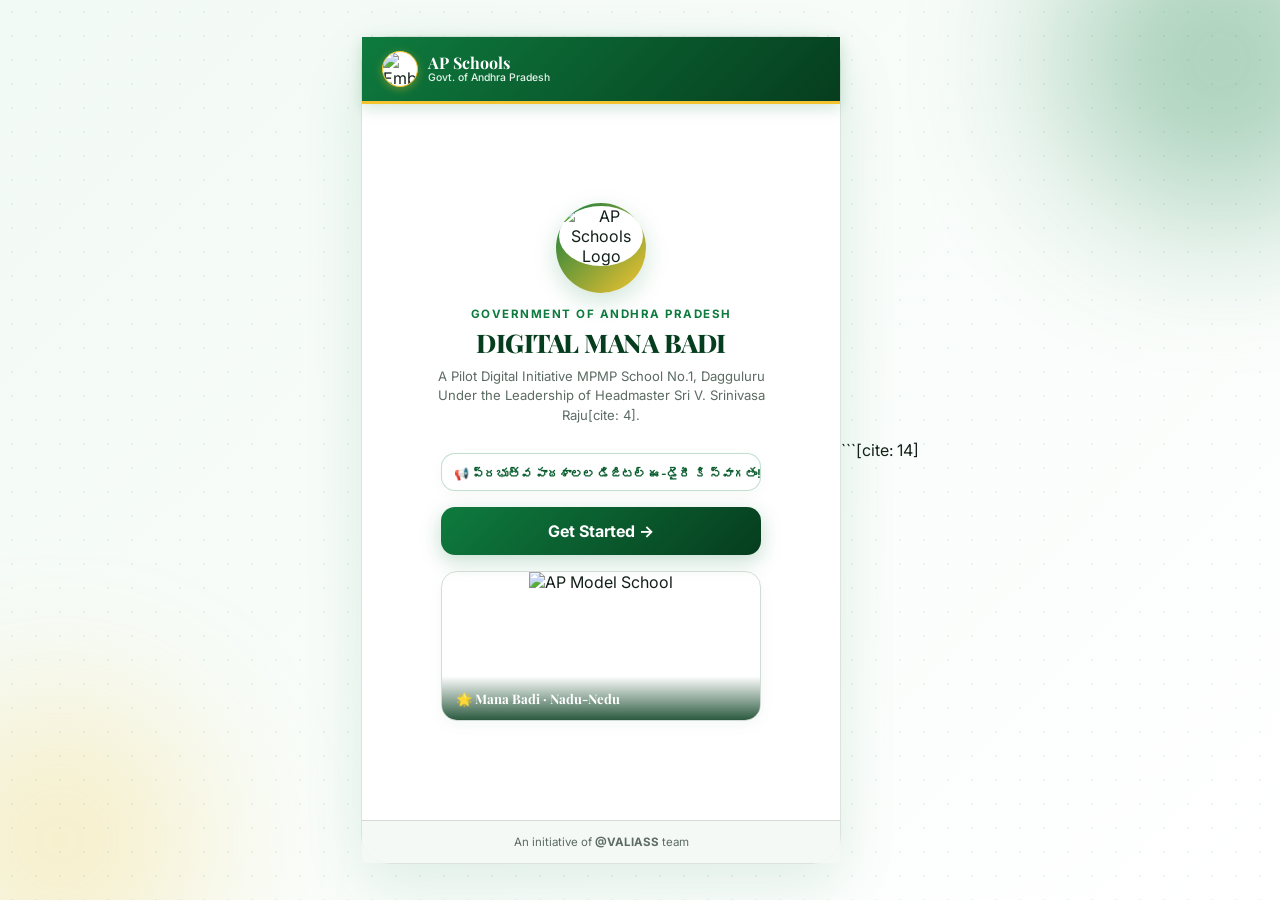
==== commit f590395a: "Create index.html" ====
--- a/index.html
+++ b/index.html
@@ -10,7 +10,6 @@
   <link rel="apple-touch-icon" href="./assets/icon-192.png">
   <link rel="manifest" href="./manifest.json">
 
-  <!-- Social Media Preview -->
   <meta property="og:title" content="AP Schools E-Diary & Management System">
   <meta property="og:description" content="Official digital assistant for Teachers, Cooks, and Head Masters across Andhra Pradesh. An initiative of VALIASS team.">
   <meta property="og:image" content="./assets/og-image.png">
@@ -24,7 +23,6 @@
 </head>
 <body>
 
-  <!-- Background FX -->
   <div class="background" aria-hidden="true">
     <div class="bg-glow bg-glow-green"></div>
     <div class="bg-glow bg-glow-gold"></div>
@@ -33,7 +31,6 @@
 
   <div class="app">
     
-    <!-- Header -->
     <header class="app-header">
       <div class="header-brand">
         <img src="./assets/emblem.png" alt="Emblem" class="header-logo" />
@@ -44,10 +41,8 @@
       </div>
     </header>
 
-    <!-- Main Content -->
     <main class="app-view home-view">
       
-      <!-- Premium Circular Center Emblem Logo -->
       <div class="hero-emblem">
         <img src="./assets/icon-192.png" alt="AP Schools Logo" />
       </div>
@@ -60,7 +55,6 @@
         A Pilot Digital Initiative MPMP School No.1, Dagguluru Under the Leadership of Headmaster Sri V. Srinivasa Raju[cite: 4].
       </p>
 
-      <!-- Moving Notification Ribbon (Marquee) on Home Page -->
       <div class="ribbon-container" title="Official Announcements">
         <div class="ribbon-text">
           📢 ప్రభుత్వ పాఠశాలల డిజిటల్ ఈ-డైరీ కి స్వాగతం! · Welcome to AP Schools E-Diary System · An initiative of VALIASS team for AP Schools · Have a wonderful and productive teaching day! 🍎✨
@@ -71,7 +65,6 @@
         Get Started →
       </button>
 
-      <!-- Model School Showcase Photo Card -->
       <div class="school-showcase-card">
         <img src="./assets/model-school.jpg" alt="AP Model School" class="school-showcase-img" />
         <div class="school-showcase-overlay">
@@ -80,7 +73,6 @@
       </div>
     </main>
 
-    <!-- Footer -->
     <footer class="app-footer">
       <p>An initiative of <strong>@VALIASS</strong> team</p>
     </footer>
@@ -102,3 +94,4 @@
   </script>
 </body>
 </html>
+```[cite: 14]
--- a/style.css
+++ b/style.css
@@ -40,7 +40,6 @@
   position: relative;
 }
 
-/* Background Atmosphere Glows & Grid */
 .background {
   position: fixed;
   top: 0;
@@ -84,7 +83,6 @@
   background-size: 24px 24px;
 }
 
-/* App Container (Mobile-First Frame) */
 .app {
   width: 100%;
   max-width: 480px;
@@ -110,7 +108,6 @@
   }
 }
 
-/* Signature Green Header Ribbon */
 .app-header {
   padding: 14px 20px;
   background: linear-gradient(135deg, var(--primary-green) 0%, var(--primary-darker) 100%);
@@ -153,7 +150,6 @@
   font-weight: 500;
 }
 
-/* Main Views */
 .app-view {
   flex: 1;
   padding: 20px;
@@ -169,7 +165,6 @@
   padding: 24px 20px;
 }
 
-/* Hero Elements */
 .hero-emblem {
   width: 90px;
   height: 90px;
@@ -215,7 +210,6 @@
   margin: 0 auto 16px auto;
 }
 
-/* Instant-Start Marquee Ribbon */
 .ribbon-container {
   background: rgba(255, 255, 255, 0.95);
   border: 1.5px solid rgba(14, 123, 62, 0.25);
@@ -243,7 +237,6 @@
   100% { transform: translateX(-100%); }
 }
 
-/* Buttons */
 .btn {
   display: inline-flex;
   align-items: center;
@@ -280,7 +273,6 @@
   margin-bottom: 16px;
 }
 
-/* Showcase Card */
 .school-showcase-card {
   width: 100%;
   max-width: 320px;
@@ -321,7 +313,6 @@
   font-weight: 700;
 }
 
-/* Footer */
 .app-footer {
   padding: 14px 20px;
   background: rgba(244, 249, 246, 0.9);
@@ -330,3 +321,4 @@
   font-size: 0.72rem;
   color: var(--text-muted);
 }
+```[cite: 16]
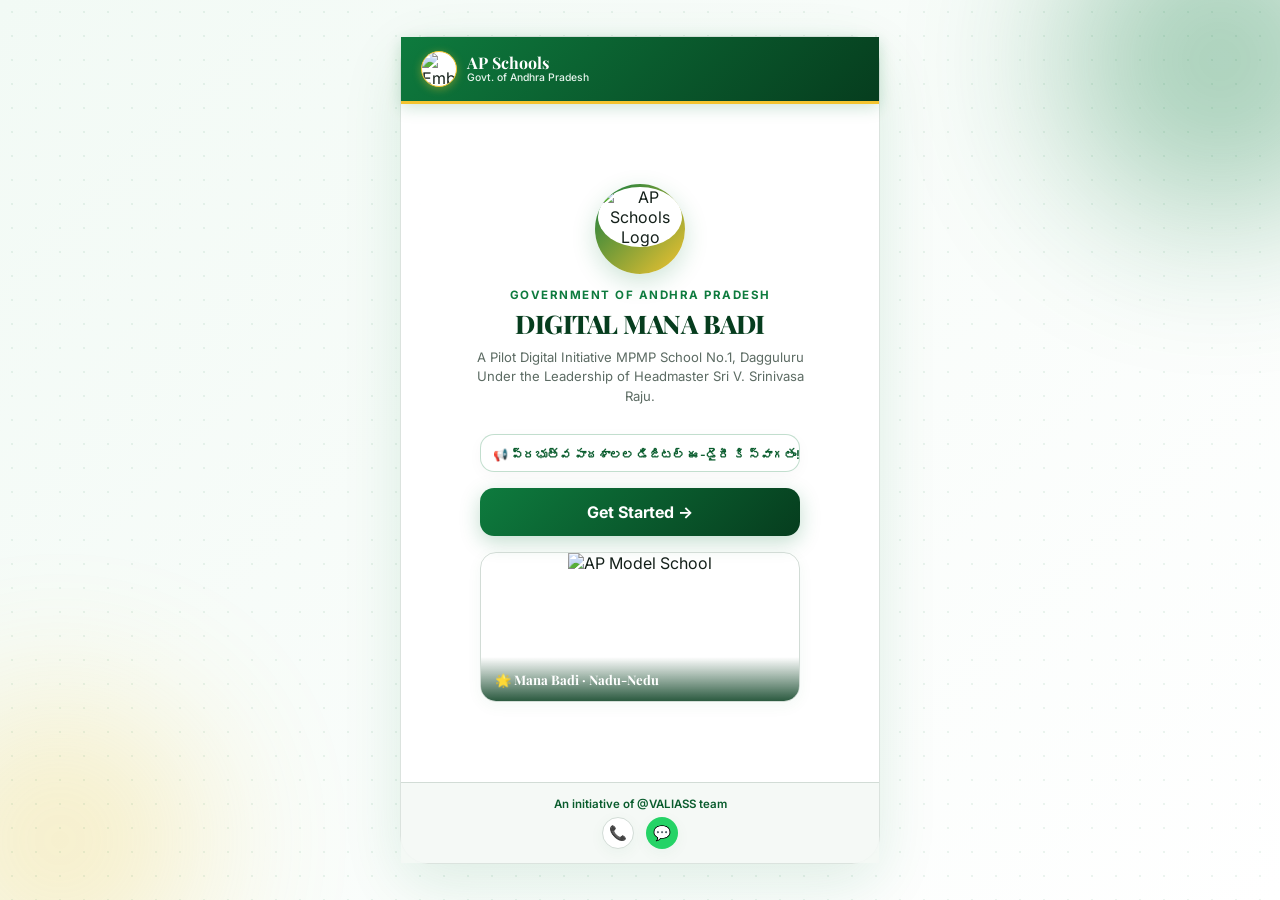
==== commit fdc14450: "Update index.html" ====
--- a/index.html
+++ b/index.html
@@ -9,11 +9,6 @@
   <link rel="icon" href="./assets/favicon.ico" sizes="any">
   <link rel="apple-touch-icon" href="./assets/icon-192.png">
   <link rel="manifest" href="./manifest.json">
-
-  <meta property="og:title" content="AP Schools E-Diary & Management System">
-  <meta property="og:description" content="Official digital assistant for Teachers, Cooks, and Head Masters across Andhra Pradesh. An initiative of VALIASS team.">
-  <meta property="og:image" content="./assets/og-image.png">
-  <meta property="og:type" content="website">
 
   <link rel="preconnect" href="https://fonts.googleapis.com" />
   <link rel="preconnect" href="https://fonts.gstatic.com" crossorigin />
@@ -52,7 +47,7 @@
       <h2 class="hero-title">DIGITAL MANA BADI</h2>
       
       <p class="hero-desc">
-        A Pilot Digital Initiative MPMP School No.1, Dagguluru Under the Leadership of Headmaster Sri V. Srinivasa Raju[cite: 4].
+        A Pilot Digital Initiative MPMP School No.1, Dagguluru Under the Leadership of Headmaster Sri V. Srinivasa Raju.
       </p>
 
       <div class="ribbon-container" title="Official Announcements">
@@ -74,7 +69,11 @@
     </main>
 
     <footer class="app-footer">
-      <p>An initiative of <strong>@VALIASS</strong> team</p>
+      <p style="font-weight: 600; color: var(--primary-dark); margin-bottom: 6px;">An initiative of @VALIASS team</p>
+      <div class="support-links" style="display: flex; justify-content: center; gap: 12px; align-items: center;">
+        <a href="tel:8985361991" class="support-link support-call" style="width: 32px; height: 32px; border-radius: 50%; background: #fff; border: 1px solid var(--border-color); display: flex; align-items: center; justify-content: center; text-decoration: none; font-size: 0.9rem; box-shadow: var(--shadow-sm);" title="Call">📞</a>
+        <a href="https://wa.me/918985361991" target="_blank" rel="noopener" class="support-link support-whatsapp" style="width: 32px; height: 32px; border-radius: 50%; background: #25D366; display: flex; align-items: center; justify-content: center; text-decoration: none; font-size: 0.9rem; box-shadow: var(--shadow-sm);" title="WhatsApp">💬</a>
+      </div>
     </footer>
 
   </div>
@@ -94,4 +93,3 @@
   </script>
 </body>
 </html>
-```[cite: 14]
